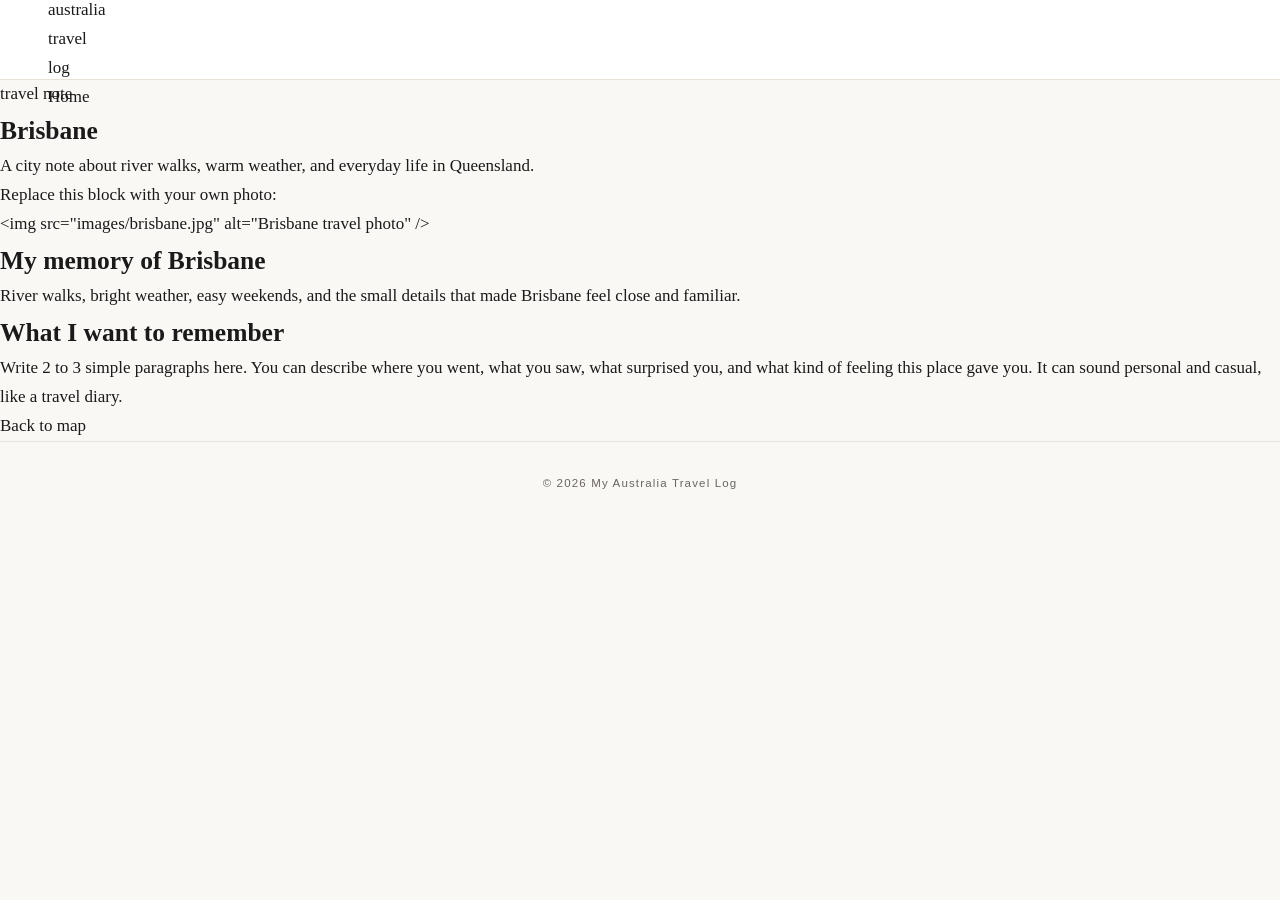
==== brisbane.html @ 0060c1fa "update website" ====
<!DOCTYPE html>
<html lang="en">
<head>
  <meta charset="UTF-8" />
  <meta name="viewport" content="width=device-width, initial-scale=1.0" />
  <title>Brisbane | My Australia Travel Log</title>
  <link rel="stylesheet" href="style.css" />
</head>
<body>
  <header class="site-header">
    <nav class="navbar" aria-label="Main navigation">
      <a class="logo" href="index.html" aria-label="Back to home page">
        my<br />
        australia<br />
        travel<br />
        log
      </a>

      <div class="nav-right">
        <a href="index.html">Home</a>
        <div class="dropdown">
          <button class="dropdown-button" type="button">Places</button>
          <ul class="dropdown-menu" aria-label="Places menu">
            <li><a href="sydney.html">Sydney</a></li>
            <li><a href="melbourne.html">Melbourne</a></li>
            <li><a href="brisbane.html">Brisbane</a></li>
            <li><a href="whitsunday.html">Whitsunday</a></li>
          </ul>
        </div>
      </div>
    </nav>
  </header>

  <main>
    <section class="blog-hero">
      <p class="eyebrow">travel note</p>
      <h1>Brisbane</h1>
      <p>A city note about river walks, warm weather, and everyday life in Queensland.</p>
    </section>

    <section class="blog-layout">
      <div class="photo-placeholder">
        Replace this block with your own photo:<br />
        &lt;img src="images/brisbane.jpg" alt="Brisbane travel photo" /&gt;
      </div>

      <article class="blog-post">
        <h2>My memory of Brisbane</h2>
        <p>River walks, bright weather, easy weekends, and the small details that made Brisbane feel close and familiar.</p>

        <h2>What I want to remember</h2>
        <p>
          Write 2 to 3 simple paragraphs here. You can describe where you went,
          what you saw, what surprised you, and what kind of feeling this place
          gave you. It can sound personal and casual, like a travel diary.
        </p>

        <p><a class="blog-link" href="index.html">Back to map</a></p>
      </article>
    </section>
  </main>

  <footer>
    <p>© 2026 My Australia Travel Log</p>
  </footer>

  <script src="script.js"></script>
</body>
</html>
---- style.css ----
/* =============================================
   MY AUSTRALIA TRAVEL LOG — style.css
   Mobile-first approach (Week 6-7 & Week 8)
   Colour palette: white / off-white / near-black
   ============================================= */

/* --- CSS Variables (Week 9) --- */
:root {
  --color-bg: #faf8f5;
  --color-white: #ffffff;
  --color-dark: #1a1a1a;
  --color-mid: #6b6560;
  --color-border: #e8e2da;
  --color-accent: #c8b89a;
  --font-main: Georgia, 'Times New Roman', serif;
  --font-ui: 'Helvetica Neue', Arial, sans-serif;
  --nav-height: 80px;
  --transition: 0.3s ease;
}

/* --- Reset --- */
*, *::before, *::after {
  box-sizing: border-box;
  margin: 0;
  padding: 0;
}

/* --- Base --- */
body {
  background-color: var(--color-bg);
  color: var(--color-dark);
  font-family: var(--font-main);
  font-size: 16px;
  line-height: 1.7;
  /* Push content below fixed header (Week 9) */
  padding-top: var(--nav-height);
}

img {
  max-width: 100%;
  display: block;
}

a {
  color: inherit;
  text-decoration: none;
}

/* =============================================
   HEADER & PRIMARY NAVIGATION
   Fixed top bar — Week 9 Exercise 3
   ============================================= */
header {
  position: fixed;
  top: 0;
  left: 0;
  width: 100%;
  height: var(--nav-height);
  background-color: var(--color-white);
  border-bottom: 1px solid var(--color-border);
  display: flex;
  flex-direction: column;
  align-items: center;
  justify-content: center;
  z-index: 100;
  padding: 0 2rem;
}

/* Logo */
.site-logo a {
  font-family: var(--font-ui);
  font-size: 0.75rem;
  font-weight: 600;
  letter-spacing: 0.2em;
  text-transform: uppercase;
  color: var(--color-dark);
  transition: color var(--transition);
}

.site-logo a:hover {
  color: var(--color-mid);
}

/* Nav links — horizontal row (Flexbox, Week 8) */
nav {
  margin-top: 0.3rem;
}

.nav-links {
  list-style: none;
  display: flex;
  gap: 2rem;
  align-items: center;
}

.nav-links li a {
  font-family: var(--font-ui);
  font-size: 0.7rem;
  letter-spacing: 0.15em;
  text-transform: uppercase;
  color: var(--color-mid);
  transition: color var(--transition);
}

.nav-links li a:hover,
.nav-links li a.current {
  color: var(--color-dark);
}

/* --- Dropdown (Supplementary Navigation) --- */
/* Week 9 positioning concepts */
.has-dropdown {
  position: relative;
}

.dropdown {
  display: none;
  position: absolute;
  top: calc(100% + 1rem);
  left: 50%;
  transform: translateX(-50%);
  background-color: var(--color-white);
  border: 1px solid var(--color-border);
  list-style: none;
  min-width: 160px;
  padding: 0.8rem 0;
  z-index: 200;
}

.has-dropdown:hover .dropdown {
  display: block;
}

.dropdown li a {
  display: block;
  padding: 0.5rem 1.2rem;
  font-family: var(--font-ui);
  font-size: 0.7rem;
  letter-spacing: 0.12em;
  text-transform: uppercase;
  color: var(--color-mid);
  transition: color var(--transition), background-color var(--transition);
}

.dropdown li a:hover {
  color: var(--color-dark);
  background-color: var(--color-bg);
}

/* =============================================
   HERO — SVG MAP SECTION
   ============================================= */
#hero {
  text-align: center;
  padding: 3rem 1rem 2rem;
  background-color: var(--color-bg);
}

.hero-text h1 {
  font-family: var(--font-ui);
  font-size: 0.7rem;
  font-weight: 400;
  letter-spacing: 0.3em;
  text-transform: uppercase;
  color: var(--color-mid);
  margin-bottom: 0.4rem;
}

.hero-text p {
  font-size: 0.85rem;
  color: var(--color-mid);
  font-family: var(--font-ui);
}

.map-container {
  max-width: 700px;
  margin: 1.5rem auto 0;
}

.map-container svg {
  width: 100%;
  height: auto;
}

/* SVG state hover — CSS transition (Week 9) */
.state {
  fill: #ddd8cf;
  transition: fill var(--transition);
  cursor: pointer;
}

.state:hover {
  fill: var(--color-accent);
}

/* =============================================
   PLACES GRID
   ============================================= */
#places {
  max-width: 1100px;
  margin: 0 auto;
  padding: 4rem 1.5rem;
}

#places h2 {
  font-family: var(--font-ui);
  font-size: 0.7rem;
  font-weight: 600;
  letter-spacing: 0.25em;
  text-transform: uppercase;
  color: var(--color-mid);
  margin-bottom: 2rem;
  text-align: center;
}

/* Single column on mobile */
.places-grid {
  display: flex;
  flex-direction: column;
  gap: 1.5rem;
}

.place-card {
  display: block;
  overflow: hidden;
  background-color: var(--color-white);
  border: 1px solid var(--color-border);
}

.place-card img {
  width: 100%;
  height: 260px;
  object-fit: cover;
  transition: transform 0.5s ease;
}

.place-card:hover img {
  transform: scale(1.03);
}

.place-card-info {
  padding: 1.2rem 1.4rem;
}

.place-card-info h3 {
  font-family: var(--font-ui);
  font-size: 0.85rem;
  font-weight: 600;
  letter-spacing: 0.1em;
  text-transform: uppercase;
  color: var(--color-dark);
  margin-bottom: 0.2rem;
}

.place-card-info p {
  font-family: var(--font-ui);
  font-size: 0.75rem;
  color: var(--color-mid);
  letter-spacing: 0.08em;
}

/* =============================================
   FOOTER
   ============================================= */
footer {
  border-top: 1px solid var(--color-border);
  padding: 2rem 1.5rem;
  text-align: center;
  font-family: var(--font-ui);
  font-size: 0.72rem;
  letter-spacing: 0.1em;
  color: var(--color-mid);
}

/* =============================================
   RESPONSIVE — DESKTOP OVERRIDES
   Media query @ 900px (Week 8 Exercise 3)
   ============================================= */
@media only screen and (min-width: 900px) {

  body {
    font-size: 17px;
  }

  /* Nav layout adjusts for wider screens */
  header {
    flex-direction: row;
    justify-content: space-between;
    padding: 0 3rem;
  }

  .site-logo a {
    font-size: 0.8rem;
  }

  nav {
    margin-top: 0;
  }

  /* Places — 2 columns on tablet, 4 on desktop */
  .places-grid {
    flex-direction: row;
    flex-wrap: wrap;
  }

  .place-card {
    flex: 1 1 calc(50% - 0.75rem);
  }

}

@media only screen and (min-width: 1200px) {

  .place-card {
    flex: 1 1 calc(25% - 1.2rem);
  }

}
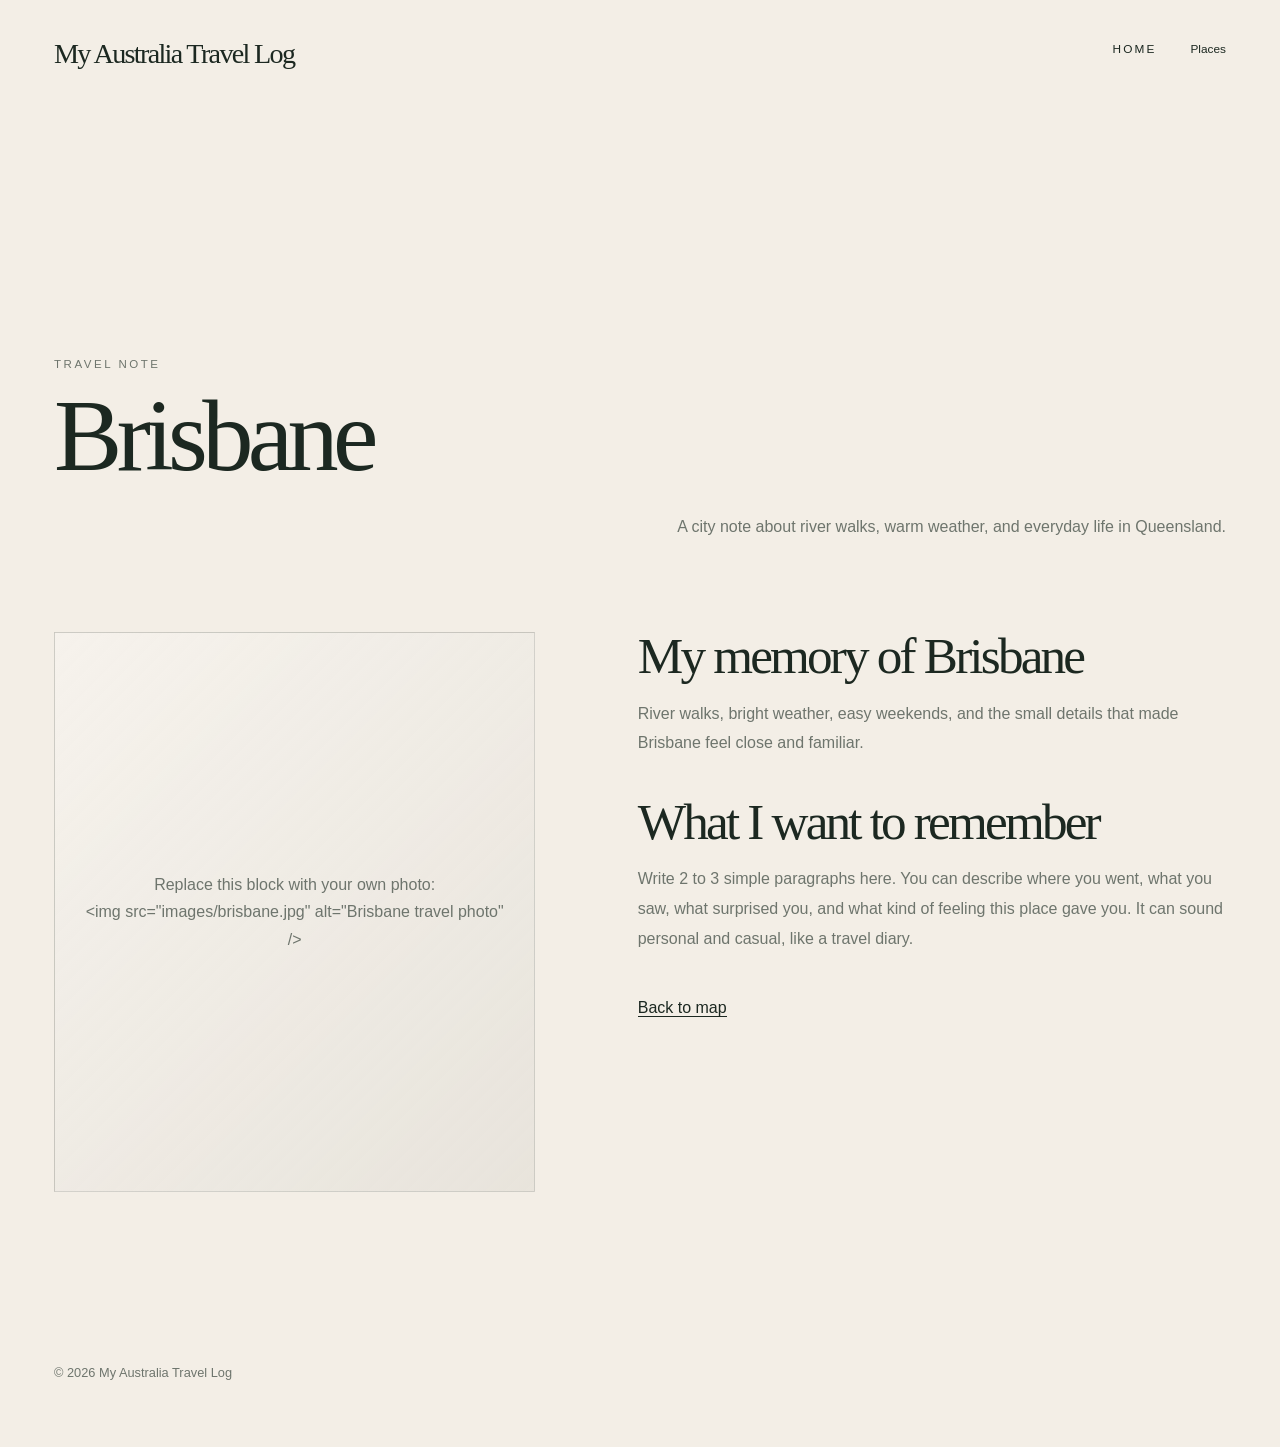
==== commit b254ab7b: "update website" ====
--- a/brisbane.html
+++ b/brisbane.html
@@ -7,13 +7,10 @@
   <link rel="stylesheet" href="style.css" />
 </head>
 <body>
-  <header class="site-header">
+ <header class="site-header">
     <nav class="navbar" aria-label="Main navigation">
       <a class="logo" href="index.html" aria-label="Back to home page">
-        my<br />
-        australia<br />
-        travel<br />
-        log
+        My Australia Travel Log
       </a>
 
       <div class="nav-right">
--- a/style.css
+++ b/style.css
@@ -1,318 +1,699 @@
-/* =============================================
-   MY AUSTRALIA TRAVEL LOG — style.css
-   Mobile-first approach (Week 6-7 & Week 8)
-   Colour palette: white / off-white / near-black
-   ============================================= */
-
-/* --- CSS Variables (Week 9) --- */
+/* =========================
+   0. Global setup
+   ========================= */
+
+/* Makes element width easier to control */
+* {
+  box-sizing: border-box;
+}
+
+/* Global color variables */
 :root {
-  --color-bg: #faf8f5;
-  --color-white: #ffffff;
-  --color-dark: #1a1a1a;
-  --color-mid: #6b6560;
-  --color-border: #e8e2da;
-  --color-accent: #c8b89a;
-  --font-main: Georgia, 'Times New Roman', serif;
-  --font-ui: 'Helvetica Neue', Arial, sans-serif;
-  --nav-height: 80px;
-  --transition: 0.3s ease;
-}
-
-/* --- Reset --- */
-*, *::before, *::after {
-  box-sizing: border-box;
+  --bg: #f3eee6;
+  --ink: #1c2821;
+  --muted: #6e756d;
+  --line: rgba(28, 40, 33, 0.16);
+  --paper: rgba(243, 238, 230, 0.94);
+
+  --map-sea: #d8e2df;
+  --map-land: #718f69;
+  --map-land-hover: #465f43;
+  --spot: #1c2821;
+}
+
+/* Smooth scrolling for anchor links */
+html {
+  scroll-behavior: smooth;
+}
+
+/* Main page style */
+body {
   margin: 0;
-  padding: 0;
-}
-
-/* --- Base --- */
-body {
-  background-color: var(--color-bg);
-  color: var(--color-dark);
-  font-family: var(--font-main);
-  font-size: 16px;
-  line-height: 1.7;
-  /* Push content below fixed header (Week 9) */
-  padding-top: var(--nav-height);
-}
-
-img {
-  max-width: 100%;
-  display: block;
-}
-
-a {
-  color: inherit;
-  text-decoration: none;
-}
-
-/* =============================================
-   HEADER & PRIMARY NAVIGATION
-   Fixed top bar — Week 9 Exercise 3
-   ============================================= */
-header {
+  font-family: Georgia, "Times New Roman", serif;
+  color: var(--ink);
+  background: var(--bg);
+}
+
+/* Text selection color */
+body::selection {
+  background: #d8c7aa;
+}
+
+
+/* =========================
+   1. Header and navigation
+   ========================= */
+
+/* Fixed top navigation */
+.site-header {
   position: fixed;
   top: 0;
   left: 0;
   width: 100%;
-  height: var(--nav-height);
-  background-color: var(--color-white);
-  border-bottom: 1px solid var(--color-border);
+  z-index: 1000;
+  background: transparent;
+  transition: background-color 0.35s ease, box-shadow 0.35s ease;
+}
+
+/* This class is added by JavaScript after scrolling */
+.site-header.scrolled {
+  background: var(--paper);
+  backdrop-filter: blur(12px);
+  box-shadow: 0 6px 28px rgba(28, 40, 33, 0.08);
+}
+
+/* Navigation layout */
+.navbar {
+  width: 100%;
+  display: flex;
+  justify-content: space-between;
+  align-items: flex-start;
+  padding: 42px 54px;
+  transition: padding 0.35s ease;
+}
+
+/* Smaller navbar after scrolling */
+.site-header.scrolled .navbar {
+  padding-top: 20px;
+  padding-bottom: 20px;
+}
+
+/* Website logo on the left */
+.logo {
+  color: var(--ink);
+  text-decoration: none;
+  font-size: clamp(1.35rem, 2.2vw, 2rem);
+  line-height: 0.86;
+  letter-spacing: -0.06em;
+  font-weight: 500;
+}
+
+/* Right side navigation links */
+.nav-right {
+  display: flex;
+  align-items: center;
+  gap: 34px;
+  font-family: Arial, Helvetica, sans-serif;
+  font-size: 0.74rem;
+  letter-spacing: 0.18em;
+  text-transform: uppercase;
+}
+
+/* Shared style for nav links and dropdown button */
+.nav-right a,
+.dropdown-button {
+  color: var(--ink);
+  text-decoration: none;
+  background: transparent;
+  border: 0;
+  padding: 0;
+  font: inherit;
+  cursor: pointer;
+}
+
+/* Hover effect for nav items */
+.nav-right a:hover,
+.dropdown-button:hover {
+  opacity: 0.55;
+}
+
+/* Dropdown container */
+.dropdown {
+  position: relative;
+}
+
+/* Dropdown menu hidden by default */
+.dropdown-menu {
+  position: absolute;
+  top: 30px;
+  right: 0;
+  min-width: 170px;
+  margin: 0;
+  padding: 16px 0;
+  list-style: none;
+  background: var(--paper);
+  border: 1px solid var(--line);
+  box-shadow: 0 18px 38px rgba(28, 40, 33, 0.10);
+  display: none;
+}
+
+/* Show dropdown when active */
+.dropdown.open .dropdown-menu,
+.dropdown:hover .dropdown-menu,
+.dropdown:focus-within .dropdown-menu {
+  display: block;
+}
+
+/* Dropdown links */
+.dropdown-menu a {
+  display: block;
+  padding: 10px 18px;
+  white-space: nowrap;
+}
+
+
+/* =========================
+   2. Homepage hero section
+   ========================= */
+
+/* First section on homepage */
+.home-hero {
+  min-height: 78vh;
+  padding: 178px 54px 90px;
   display: flex;
   flex-direction: column;
+  justify-content: center;
+}
+
+/* Small uppercase label */
+.eyebrow {
+  margin: 0 0 22px;
+  font-family: Arial, Helvetica, sans-serif;
+  font-size: 0.72rem;
+  line-height: 1;
+  letter-spacing: 0.22em;
+  text-transform: uppercase;
+  color: var(--muted);
+}
+
+/* Homepage main title */
+.home-hero h1 {
+  max-width: 900px;
+  margin: 0;
+  font-size: clamp(2.1rem, 4.5vw, 4.8rem);
+  line-height: 0.88;
+  letter-spacing: -0.075em;
+  font-weight: 400;
+}
+
+/* Short intro text under the homepage title */
+.hero-text {
+  max-width: 550px;
+  margin: 34px 0 0 auto;
+  font-family: Arial, Helvetica, sans-serif;
+  color: var(--muted);
+  font-size: 1rem;
+  line-height: 1.8;
+}
+
+
+/* =========================
+   3. Map section
+   ========================= */
+
+/* Whole map area */
+.map-section {
+  padding: 34px 54px 110px;
+}
+
+/* Heading area above the map */
+.section-heading {
+  max-width: none;
+  width: 100%;
+  margin-bottom: 38px;
+}
+
+/* Shared heading style */
+.section-heading h2,
+.place-list h2,
+.blog-hero h1 {
+  margin: 0;
+  font-weight: 400;
+  letter-spacing: -0.055em;
+}
+
+/* Map section title */
+.section-heading h2 {
+  font-size: clamp(2rem, 3.8vw, 4rem);
+  line-height: 1;
+  white-space: nowrap;
+}
+
+/* Description text under map heading */
+.section-heading p:not(.eyebrow) {
+  max-width: 500px;
+  font-family: Arial, Helvetica, sans-serif;
+  color: var(--muted);
+  line-height: 1.8;
+}
+
+/* Map outer box */
+.map-wrapper {
+  position: relative;
+  width: min(100%, 980px);
+  margin: 0 auto;
+  overflow: hidden;
+  background: var(--map-sea);
+  border: 1px solid var(--line);
+}
+
+/* SVG map */
+.australia-map {
+  display: block;
+  width: 100%;
+  height: auto;
+}
+
+/* State paths on the map */
+.australia-map path {
+  fill: var(--map-land);
+  transition: fill 0.25s ease;
+  cursor: default;
+}
+
+/* Hover color for map states */
+.australia-map path:hover,
+.australia-map .active-state {
+  fill: var(--map-land-hover);
+}
+
+/* City spot on the map */
+.map-marker {
+  position: absolute;
+  width: 14px;
+  height: 14px;
+  transform: translate(-50%, -50%);
+  border-radius: 50%;
+  background: var(--spot);
+  border: 2px solid var(--bg);
+  text-decoration: none;
+  box-shadow: 0 0 0 7px rgba(28, 40, 33, 0.08);
+}
+
+/* Bigger clickable area around each spot */
+.map-marker::after {
+  content: "";
+  position: absolute;
+  inset: -10px;
+  border-radius: 50%;
+}
+
+/* City name beside each spot */
+.map-marker span {
+  position: absolute;
+  left: 22px;
+  top: 50%;
+  transform: translateY(-50%);
+  color: var(--ink);
+  font-family: Arial, Helvetica, sans-serif;
+  font-size: 0.68rem;
+  letter-spacing: 0.14em;
+  text-transform: uppercase;
+  white-space: nowrap;
+  opacity: 0.8;
+}
+
+/* Spot hover effect */
+.map-marker:hover {
+  transform: translate(-50%, -50%) scale(1.25);
+}
+
+/* City spot positions */
+.marker-sydney {
+  left: 80.5%;
+  top: 64%;
+}
+
+.marker-melbourne {
+  left: 73%;
+  top: 75%;
+}
+
+.marker-brisbane {
+  left: 81%;
+  top: 48%;
+}
+
+.marker-whitsunday {
+  left: 76%;
+  top: 36%;
+}
+
+
+/* =========================
+   4. Homepage place list
+   ========================= */
+
+/* Bottom list of city links */
+.place-list {
+  padding: 0 54px 130px;
+}
+
+.place-list h2 {
+  font-size: clamp(2.5rem, 6vw, 6.5rem);
+  line-height: 0.9;
+  margin-bottom: 38px;
+}
+
+.place-list a {
+  display: block;
+  width: fit-content;
+  color: var(--ink);
+  text-decoration: none;
+  font-size: clamp(2.1rem, 5vw, 5.4rem);
+  line-height: 0.95;
+  letter-spacing: -0.06em;
+  margin-bottom: 12px;
+}
+
+.place-list a:hover {
+  font-style: italic;
+}
+
+
+/* =========================
+   5. Place page hero
+   ========================= */
+
+/* Top hero section for city pages */
+.blog-hero {
+  min-height: 68vh;
+  padding: 178px 54px 70px;
+  display: flex;
+  flex-direction: column;
+  justify-content: flex-end;
+}
+
+/* City page title */
+.blog-hero h1 {
+  font-size: clamp(3rem, 8vw, 8rem);
+  line-height: 0.85;
+}
+
+/* City intro text */
+.blog-hero p:not(.eyebrow) {
+  max-width: 560px;
+  margin: 34px 0 0 auto;
+  font-family: Arial, Helvetica, sans-serif;
+  color: var(--muted);
+  line-height: 1.8;
+}
+
+
+/* =========================
+   6. Travel sections
+   Activities, Food, Views
+   ========================= */
+
+/* Each travel section uses a left photo slider and right text */
+.travel-section {
+  padding: 90px 54px;
+  display: grid;
+  grid-template-columns: minmax(280px, 0.95fr) minmax(320px, 1.05fr);
+  gap: clamp(40px, 7vw, 100px);
+  align-items: center;
+  border-top: 1px solid var(--line);
+}
+
+/* Alternate layout for visual rhythm */
+.travel-section:nth-of-type(even) {
+  grid-template-columns: minmax(320px, 1.05fr) minmax(280px, 0.95fr);
+}
+
+/* In even sections, text comes first and slider comes second */
+.travel-section:nth-of-type(even) .photo-slider {
+  order: 2;
+}
+
+.travel-section:nth-of-type(even) .travel-text {
+  order: 1;
+}
+
+/* Text block on the right side */
+.travel-text {
+  max-width: 620px;
+}
+
+/* Section title, for example Activities or Food title */
+.travel-text h2 {
+  margin: 0 0 24px;
+  font-size: clamp(2rem, 4vw, 4.5rem);
+  line-height: 0.95;
+  letter-spacing: -0.055em;
+  font-weight: 400;
+}
+
+/* Paragraph text in travel section */
+.travel-text p:not(.eyebrow) {
+  margin: 0;
+  font-family: Arial, Helvetica, sans-serif;
+  color: var(--muted);
+  font-size: 1rem;
+  line-height: 1.85;
+}
+
+/* Optional small link inside travel text */
+.travel-text a {
+  color: var(--ink);
+  text-decoration: none;
+  border-bottom: 1px solid currentColor;
+}
+
+
+/* =========================
+   7. Photo slider
+   ========================= */
+
+/* Slider frame */
+.photo-slider {
+  position: relative;
+  overflow: hidden;
+  border: 1px solid var(--line);
+  background: rgba(255, 255, 255, 0.16);
+  aspect-ratio: 4 / 5;
+}
+
+/* Image row controlled by JavaScript */
+.slider-track {
+  display: flex;
+  height: 100%;
+  transition: transform 0.45s ease;
+}
+
+/* Each image fills one full slide */
+.slider-track img {
+  min-width: 100%;
+  height: 100%;
+  object-fit: cover;
+  display: block;
+}
+
+/* Previous and next buttons */
+.slider-btn {
+  position: absolute;
+  top: 50%;
+  transform: translateY(-50%);
+  z-index: 5;
+  width: 42px;
+  height: 42px;
+  border: 1px solid var(--line);
+  border-radius: 50%;
+  background: rgba(243, 238, 230, 0.82);
+  color: var(--ink);
+  font-size: 1.8rem;
+  line-height: 1;
+  cursor: pointer;
+  display: flex;
   align-items: center;
   justify-content: center;
-  z-index: 100;
-  padding: 0 2rem;
-}
-
-/* Logo */
-.site-logo a {
-  font-family: var(--font-ui);
-  font-size: 0.75rem;
-  font-weight: 600;
-  letter-spacing: 0.2em;
-  text-transform: uppercase;
-  color: var(--color-dark);
-  transition: color var(--transition);
-}
-
-.site-logo a:hover {
-  color: var(--color-mid);
-}
-
-/* Nav links — horizontal row (Flexbox, Week 8) */
-nav {
-  margin-top: 0.3rem;
-}
-
-.nav-links {
-  list-style: none;
-  display: flex;
-  gap: 2rem;
-  align-items: center;
-}
-
-.nav-links li a {
-  font-family: var(--font-ui);
-  font-size: 0.7rem;
-  letter-spacing: 0.15em;
-  text-transform: uppercase;
-  color: var(--color-mid);
-  transition: color var(--transition);
-}
-
-.nav-links li a:hover,
-.nav-links li a.current {
-  color: var(--color-dark);
-}
-
-/* --- Dropdown (Supplementary Navigation) --- */
-/* Week 9 positioning concepts */
-.has-dropdown {
-  position: relative;
-}
-
-.dropdown {
-  display: none;
+}
+
+/* Left button */
+.slider-btn.prev {
+  left: 16px;
+}
+
+/* Right button */
+.slider-btn.next {
+  right: 16px;
+}
+
+/* Button hover effect */
+.slider-btn:hover {
+  background: var(--bg);
+}
+
+/* Small counter, for example 1 / 3 */
+.slider-counter {
   position: absolute;
-  top: calc(100% + 1rem);
-  left: 50%;
-  transform: translateX(-50%);
-  background-color: var(--color-white);
-  border: 1px solid var(--color-border);
-  list-style: none;
-  min-width: 160px;
-  padding: 0.8rem 0;
-  z-index: 200;
-}
-
-.has-dropdown:hover .dropdown {
-  display: block;
-}
-
-.dropdown li a {
-  display: block;
-  padding: 0.5rem 1.2rem;
-  font-family: var(--font-ui);
+  left: 16px;
+  bottom: 14px;
+  z-index: 5;
+  padding: 6px 10px;
+  font-family: Arial, Helvetica, sans-serif;
   font-size: 0.7rem;
   letter-spacing: 0.12em;
+  color: var(--ink);
+  background: rgba(243, 238, 230, 0.82);
+  border: 1px solid var(--line);
+}
+
+/* Optional note shown when user hovers the slider */
+.slider-hint {
+  position: absolute;
+  right: 16px;
+  bottom: 14px;
+  z-index: 5;
+  padding: 6px 10px;
+  font-family: Arial, Helvetica, sans-serif;
+  font-size: 0.65rem;
+  letter-spacing: 0.12em;
   text-transform: uppercase;
-  color: var(--color-mid);
-  transition: color var(--transition), background-color var(--transition);
-}
-
-.dropdown li a:hover {
-  color: var(--color-dark);
-  background-color: var(--color-bg);
-}
-
-/* =============================================
-   HERO — SVG MAP SECTION
-   ============================================= */
-#hero {
+  color: var(--ink);
+  background: rgba(243, 238, 230, 0.82);
+  border: 1px solid var(--line);
+  opacity: 0;
+  transition: opacity 0.25s ease;
+}
+
+.photo-slider:hover .slider-hint {
+  opacity: 1;
+}
+
+
+/* =========================
+   8. Old blog layout fallback
+   You can keep this if some pages still use the old structure
+   ========================= */
+
+.blog-layout {
+  padding: 20px 54px 120px;
+  display: grid;
+  grid-template-columns: minmax(260px, 0.9fr) minmax(320px, 1.1fr);
+  gap: clamp(40px, 8vw, 120px);
+  align-items: start;
+}
+
+.photo-placeholder {
+  min-height: 560px;
+  border: 1px solid var(--line);
+  background: linear-gradient(135deg, rgba(255,255,255,0.26), rgba(28,40,33,0.05));
+  display: flex;
+  align-items: center;
+  justify-content: center;
+  padding: 30px;
   text-align: center;
-  padding: 3rem 1rem 2rem;
-  background-color: var(--color-bg);
-}
-
-.hero-text h1 {
-  font-family: var(--font-ui);
-  font-size: 0.7rem;
+  font-family: Arial, Helvetica, sans-serif;
+  color: var(--muted);
+  line-height: 1.7;
+}
+
+.photo-placeholder img {
+  display: block;
+  width: 100%;
+  height: 100%;
+  object-fit: cover;
+}
+
+.blog-post {
+  max-width: 620px;
+}
+
+.blog-post h2 {
+  margin: 0 0 18px;
   font-weight: 400;
-  letter-spacing: 0.3em;
-  text-transform: uppercase;
-  color: var(--color-mid);
-  margin-bottom: 0.4rem;
-}
-
-.hero-text p {
-  font-size: 0.85rem;
-  color: var(--color-mid);
-  font-family: var(--font-ui);
-}
-
-.map-container {
-  max-width: 700px;
-  margin: 1.5rem auto 0;
-}
-
-.map-container svg {
-  width: 100%;
-  height: auto;
-}
-
-/* SVG state hover — CSS transition (Week 9) */
-.state {
-  fill: #ddd8cf;
-  transition: fill var(--transition);
-  cursor: pointer;
-}
-
-.state:hover {
-  fill: var(--color-accent);
-}
-
-/* =============================================
-   PLACES GRID
-   ============================================= */
-#places {
-  max-width: 1100px;
-  margin: 0 auto;
-  padding: 4rem 1.5rem;
-}
-
-#places h2 {
-  font-family: var(--font-ui);
-  font-size: 0.7rem;
-  font-weight: 600;
-  letter-spacing: 0.25em;
-  text-transform: uppercase;
-  color: var(--color-mid);
-  margin-bottom: 2rem;
-  text-align: center;
-}
-
-/* Single column on mobile */
-.places-grid {
-  display: flex;
-  flex-direction: column;
-  gap: 1.5rem;
-}
-
-.place-card {
-  display: block;
-  overflow: hidden;
-  background-color: var(--color-white);
-  border: 1px solid var(--color-border);
-}
-
-.place-card img {
-  width: 100%;
-  height: 260px;
-  object-fit: cover;
-  transition: transform 0.5s ease;
-}
-
-.place-card:hover img {
-  transform: scale(1.03);
-}
-
-.place-card-info {
-  padding: 1.2rem 1.4rem;
-}
-
-.place-card-info h3 {
-  font-family: var(--font-ui);
-  font-size: 0.85rem;
-  font-weight: 600;
-  letter-spacing: 0.1em;
-  text-transform: uppercase;
-  color: var(--color-dark);
-  margin-bottom: 0.2rem;
-}
-
-.place-card-info p {
-  font-family: var(--font-ui);
-  font-size: 0.75rem;
-  color: var(--color-mid);
-  letter-spacing: 0.08em;
-}
-
-/* =============================================
-   FOOTER
-   ============================================= */
+  font-size: clamp(2rem, 4vw, 4rem);
+  line-height: 0.95;
+  letter-spacing: -0.055em;
+}
+
+.blog-post p {
+  margin: 0 0 40px;
+  font-family: Arial, Helvetica, sans-serif;
+  color: var(--muted);
+  line-height: 1.85;
+}
+
+.blog-link {
+  color: var(--ink);
+  text-decoration: none;
+  border-bottom: 1px solid currentColor;
+}
+
+
+/* =========================
+   9. Footer
+   ========================= */
+
 footer {
-  border-top: 1px solid var(--color-border);
-  padding: 2rem 1.5rem;
-  text-align: center;
-  font-family: var(--font-ui);
-  font-size: 0.72rem;
-  letter-spacing: 0.1em;
-  color: var(--color-mid);
-}
-
-/* =============================================
-   RESPONSIVE — DESKTOP OVERRIDES
-   Media query @ 900px (Week 8 Exercise 3)
-   ============================================= */
-@media only screen and (min-width: 900px) {
-
-  body {
-    font-size: 17px;
-  }
-
-  /* Nav layout adjusts for wider screens */
-  header {
-    flex-direction: row;
-    justify-content: space-between;
-    padding: 0 3rem;
-  }
-
-  .site-logo a {
-    font-size: 0.8rem;
-  }
-
-  nav {
-    margin-top: 0;
-  }
-
-  /* Places — 2 columns on tablet, 4 on desktop */
-  .places-grid {
-    flex-direction: row;
-    flex-wrap: wrap;
-  }
-
-  .place-card {
-    flex: 1 1 calc(50% - 0.75rem);
-  }
-
-}
-
-@media only screen and (min-width: 1200px) {
-
-  .place-card {
-    flex: 1 1 calc(25% - 1.2rem);
-  }
-
-}
+  padding: 40px 54px 54px;
+  font-family: Arial, Helvetica, sans-serif;
+  color: var(--muted);
+  font-size: 0.8rem;
+}
+
+
+/* =========================
+   10. Responsive design
+   ========================= */
+
+@media (max-width: 760px) {
+  .navbar {
+    padding: 28px 24px;
+  }
+
+  .nav-right {
+    gap: 18px;
+    font-size: 0.66rem;
+  }
+
+  .home-hero,
+  .blog-hero {
+    padding-left: 24px;
+    padding-right: 24px;
+  }
+
+  .hero-text,
+  .blog-hero p:not(.eyebrow) {
+    margin-left: 0;
+  }
+
+  .map-section,
+  .place-list,
+  .blog-layout,
+  footer {
+    padding-left: 24px;
+    padding-right: 24px;
+  }
+
+  .section-heading h2 {
+    white-space: normal;
+  }
+
+  .map-marker span {
+    display: none;
+  }
+
+  .blog-layout {
+    grid-template-columns: 1fr;
+  }
+
+  .photo-placeholder {
+    min-height: 360px;
+  }
+
+  .travel-section,
+  .travel-section:nth-of-type(even) {
+    grid-template-columns: 1fr;
+    padding: 64px 24px;
+  }
+
+  .travel-section:nth-of-type(even) .photo-slider,
+  .travel-section:nth-of-type(even) .travel-text {
+    order: initial;
+  }
+
+  .photo-slider {
+    aspect-ratio: 4 / 4.8;
+  }
+
+  .slider-btn {
+    width: 36px;
+    height: 36px;
+    font-size: 1.5rem;
+  }
+
+  .slider-hint {
+    display: none;
+  }
+}
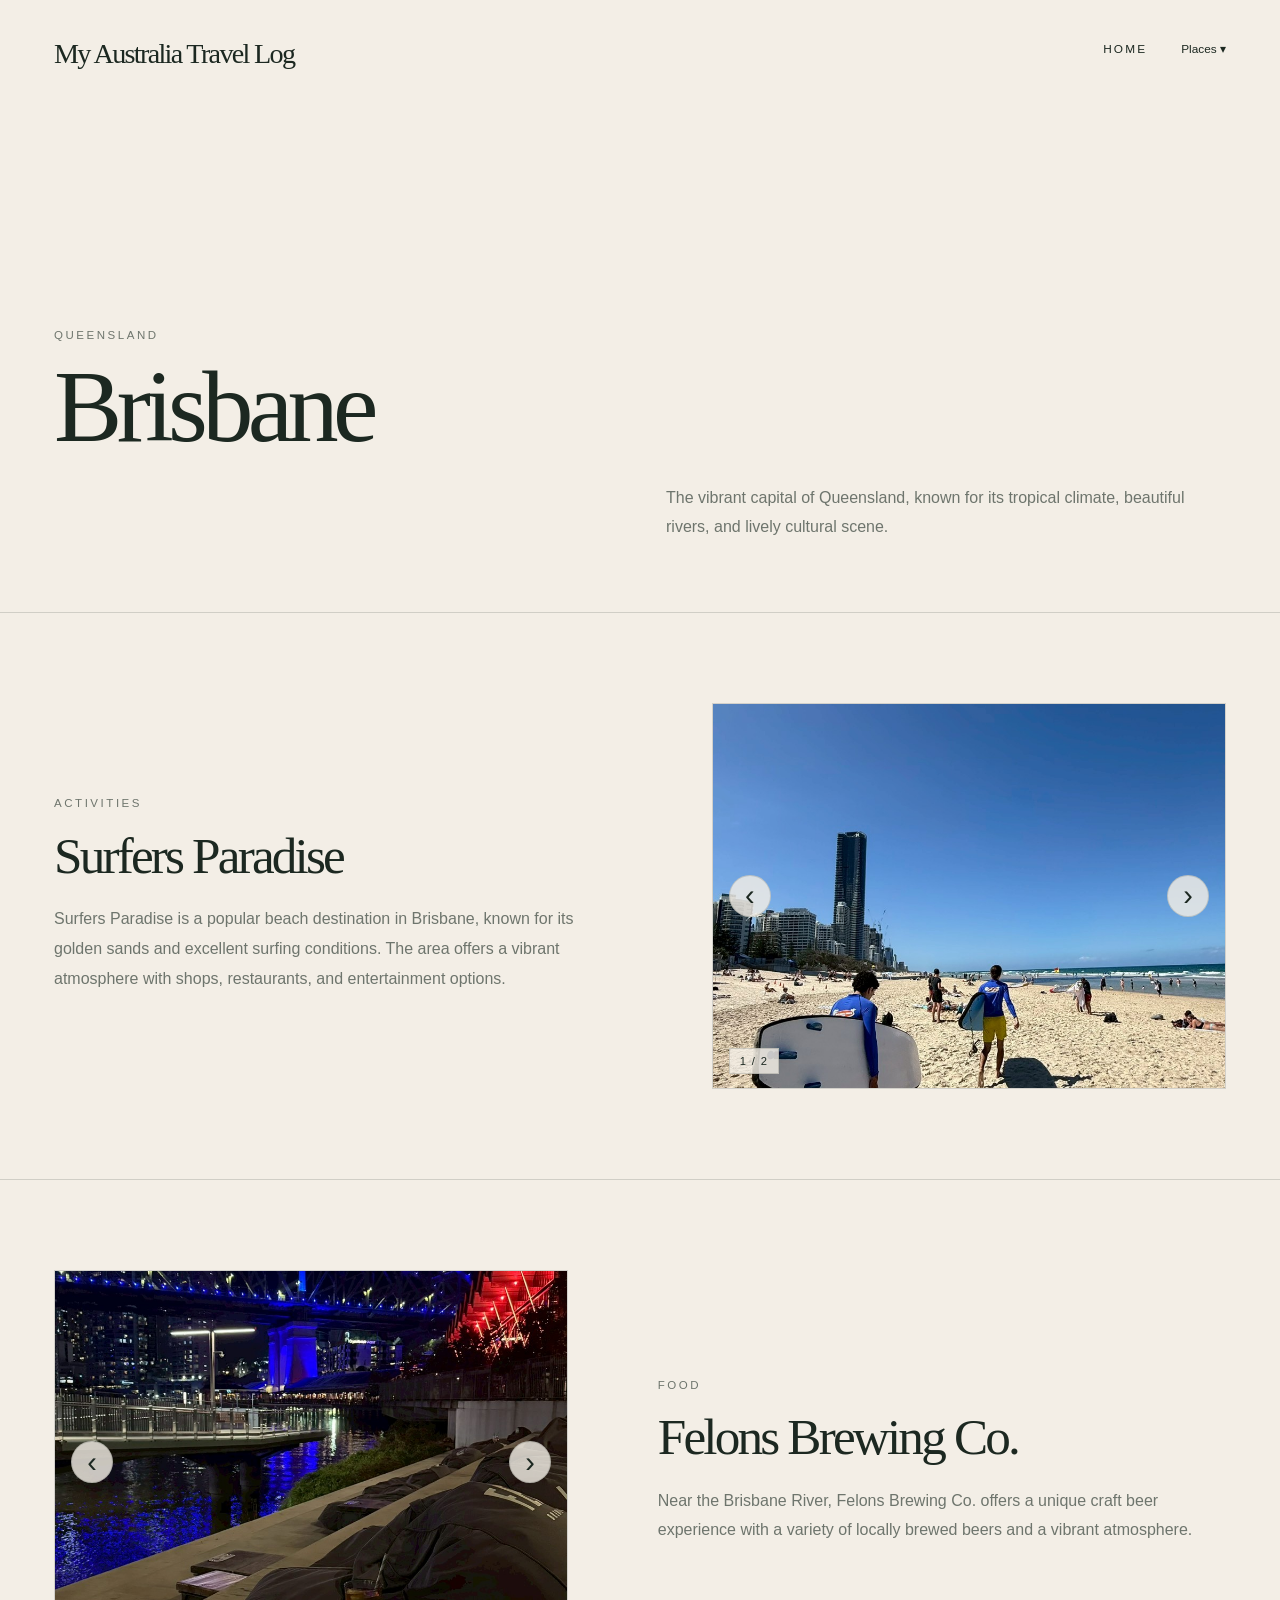
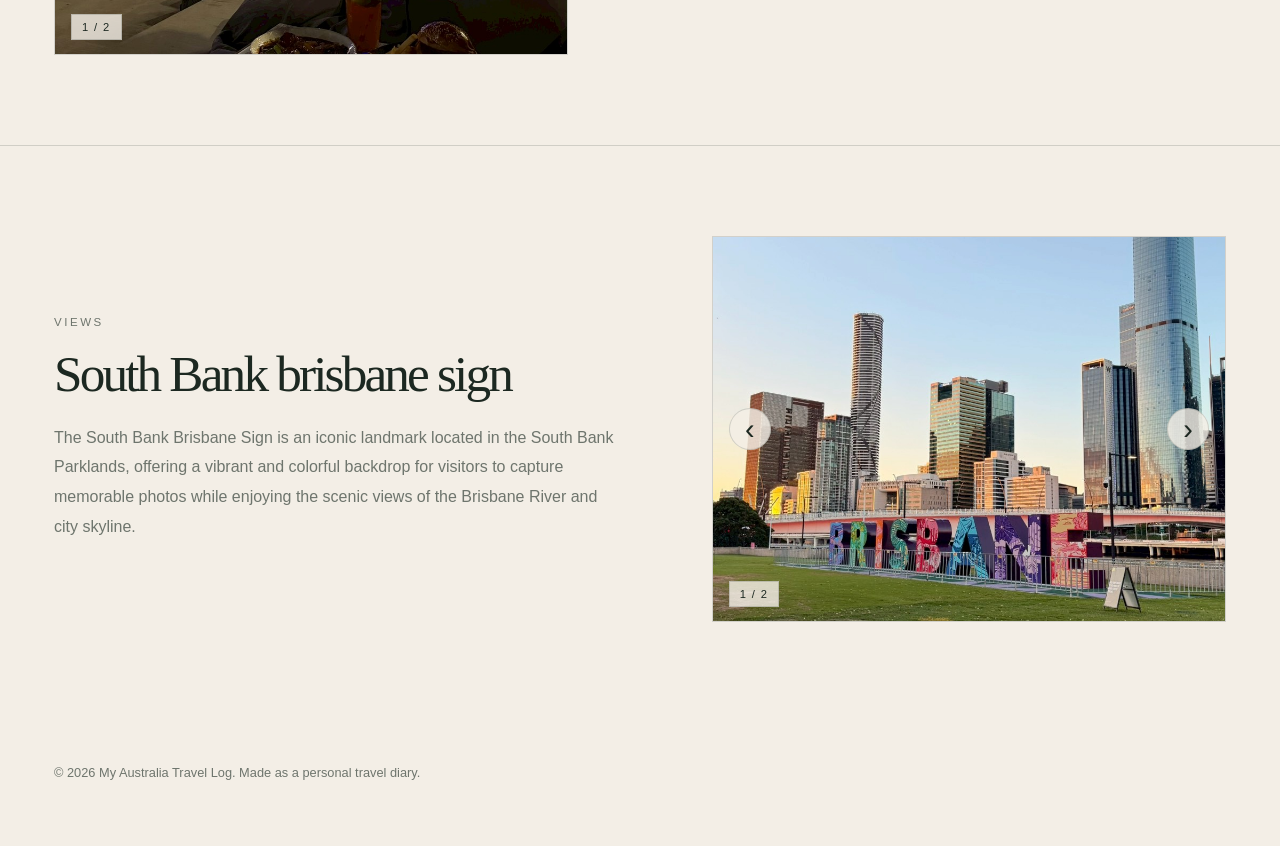
==== commit c1944b3b: "update website" ====
--- a/brisbane.html
+++ b/brisbane.html
@@ -6,7 +6,9 @@
   <title>Brisbane | My Australia Travel Log</title>
   <link rel="stylesheet" href="style.css" />
 </head>
+
 <body>
+  <!-- Fixed top navigation -->
  <header class="site-header">
     <nav class="navbar" aria-label="Main navigation">
       <a class="logo" href="index.html" aria-label="Back to home page">
@@ -15,9 +17,10 @@
 
       <div class="nav-right">
         <a href="index.html">Home</a>
+
         <div class="dropdown">
-          <button class="dropdown-button" type="button">Places</button>
-          <ul class="dropdown-menu" aria-label="Places menu">
+          <button class="dropdown-button" type="button">Places ▾</button>
+          <ul class="dropdown-menu">
             <li><a href="sydney.html">Sydney</a></li>
             <li><a href="melbourne.html">Melbourne</a></li>
             <li><a href="brisbane.html">Brisbane</a></li>
@@ -29,38 +32,119 @@
   </header>
 
   <main>
+    <!-- City hero section -->
     <section class="blog-hero">
-      <p class="eyebrow">travel note</p>
+      <p class="eyebrow">Queensland</p>
       <h1>Brisbane</h1>
-      <p>A city note about river walks, warm weather, and everyday life in Queensland.</p>
+      <p>
+        The vibrant capital of Queensland, known for its tropical climate, beautiful rivers, and lively cultural scene.
+      </p>
     </section>
 
-    <section class="blog-layout">
-      <div class="photo-placeholder">
-        Replace this block with your own photo:<br />
-        &lt;img src="images/brisbane.jpg" alt="Brisbane travel photo" /&gt;
+<!-- Activities section -->
+<section class="travel-section">
+  <div class="photo-slider">
+    <button class="slider-btn prev" type="button" aria-label="Previous activity photo">‹</button>
+
+    <div class="slider-track">
+      <img 
+        src="images/brisbane-activity-1.jpg" 
+        alt="surfing in Brisbane"
+        data-title="Surfers Paradise"
+        data-description="Surfers Paradise is a popular beach destination in Brisbane, known for its golden sands and excellent surfing conditions. The area offers a vibrant atmosphere with shops, restaurants, and entertainment options."
+      >
+
+      <img 
+        src="images/brisbane-activity-2.jpg" 
+        alt="City hall christmas tree"
+        data-title="City Hall Christmas Tree"
+        data-description="The City Hall Christmas Tree is a beloved holiday tradition in Brisbane, lighting up the city center during the festive season."
+      >
+    </div>
+
+    <button class="slider-btn next" type="button" aria-label="Next activity photo">›</button>
+
+    <div class="slider-counter">1 / 4</div>
+    <div class="slider-hint">Browse photos</div>
+  </div>
+
+  <div class="travel-text">
+    <p class="eyebrow">Activities</p>
+    <h2 class="slider-title"></h2>
+    <p class="slider-description"></p>
+  </div>
+</section>
+
+<!-- Food section -->
+<section class="travel-section">
+  <div class="photo-slider">
+    <button class="slider-btn prev" type="button" aria-label="Previous food photo">‹</button>
+
+    <div class="slider-track">
+      <img 
+        src="images/brisbane-food-1.jpg" 
+        alt="Felons Brewing Co. beer"
+        data-title="Felons Brewing Co."
+        data-description="Near the Brisbane River, Felons Brewing Co. offers a unique craft beer experience with a variety of locally brewed beers and a vibrant atmosphere."
+      >
+
+      <img 
+        src="images/brisbane-food-2.jpg" 
+        alt="The Star City Casino dining"
+        data-title="The Star City Casino"
+        data-description="The Star City Casino in Brisbane offers a world-class dining experience with a variety of restaurants and bars. Visitors can enjoy fine cuisine while taking in the vibrant atmosphere of the casino."
+      >
+    </div>
+
+    <button class="slider-btn next" type="button" aria-label="Next food photo">›</button>
+
+    <div class="slider-counter">1 / 3</div>
+    <div class="slider-hint">Browse photos</div>
+  </div>
+
+  <div class="travel-text">
+    <p class="eyebrow">Food</p>
+    <h2 class="slider-title"></h2>
+    <p class="slider-description"></p>
+  </div>
+</section>
+
+    <!-- Views section -->
+    <section class="travel-section">
+      <div class="photo-slider">
+        <button class="slider-btn prev" type="button" aria-label="Previous view photo">‹</button>
+
+        <div class="slider-track">
+          <img src="images/brisbane-view-1.jpg" 
+               alt="Brisbane view photo 1"
+               data-title="South Bank brisbane sign"
+               data-description="The South Bank Brisbane Sign is an iconic landmark located in the South Bank Parklands, offering a vibrant and colorful backdrop for visitors to capture memorable photos while enjoying the scenic views of the Brisbane River and city skyline."
+          >
+          <img src="images/brisbane-view-2.jpg" 
+               alt="Brisbane view photo 2" 
+               data-title="Brisbane River" 
+               data-description="The Brisbane River is a scenic waterway that runs through the heart of the city, 
+                                offering beautiful views and recreational opportunities for residents and visitors alike.">
+        </div>
+
+        <button class="slider-btn next" type="button" aria-label="Next view photo">›</button>
+
+        <div class="slider-counter">1 / 3</div>
+        <div class="slider-hint">Browse photos</div>
       </div>
 
-      <article class="blog-post">
-        <h2>My memory of Brisbane</h2>
-        <p>River walks, bright weather, easy weekends, and the small details that made Brisbane feel close and familiar.</p>
-
-        <h2>What I want to remember</h2>
-        <p>
-          Write 2 to 3 simple paragraphs here. You can describe where you went,
-          what you saw, what surprised you, and what kind of feeling this place
-          gave you. It can sound personal and casual, like a travel diary.
-        </p>
-
-        <p><a class="blog-link" href="index.html">Back to map</a></p>
-      </article>
+      <div class="travel-text">
+        <p class="eyebrow">Views</p>
+        <h2 class="slider-title"></h2>
+        <p class="slider-description"></p>
+      </div>
     </section>
   </main>
 
   <footer>
-    <p>© 2026 My Australia Travel Log</p>
+    <p>© 2026 My Australia Travel Log. Made as a personal travel diary.</p>
   </footer>
 
   <script src="script.js"></script>
 </body>
-</html>
+</html>
--- a/style.css
+++ b/style.css
@@ -310,23 +310,23 @@
 
 /* City spot positions */
 .marker-sydney {
-  left: 80.5%;
-  top: 64%;
+  left: 88%;
+  top: 68%;
 }
 
 .marker-melbourne {
-  left: 73%;
-  top: 75%;
+  left: 77%;
+  top: 78%;
 }
 
 .marker-brisbane {
-  left: 81%;
+  left: 92%;
   top: 48%;
 }
 
 .marker-whitsunday {
-  left: 76%;
-  top: 36%;
+  left: 85%;
+  top: 33%;
 }
 
 
@@ -460,7 +460,7 @@
   overflow: hidden;
   border: 1px solid var(--line);
   background: rgba(255, 255, 255, 0.16);
-  aspect-ratio: 4 / 5;
+  aspect-ratio: 4 / 3;
 }
 
 /* Image row controlled by JavaScript */
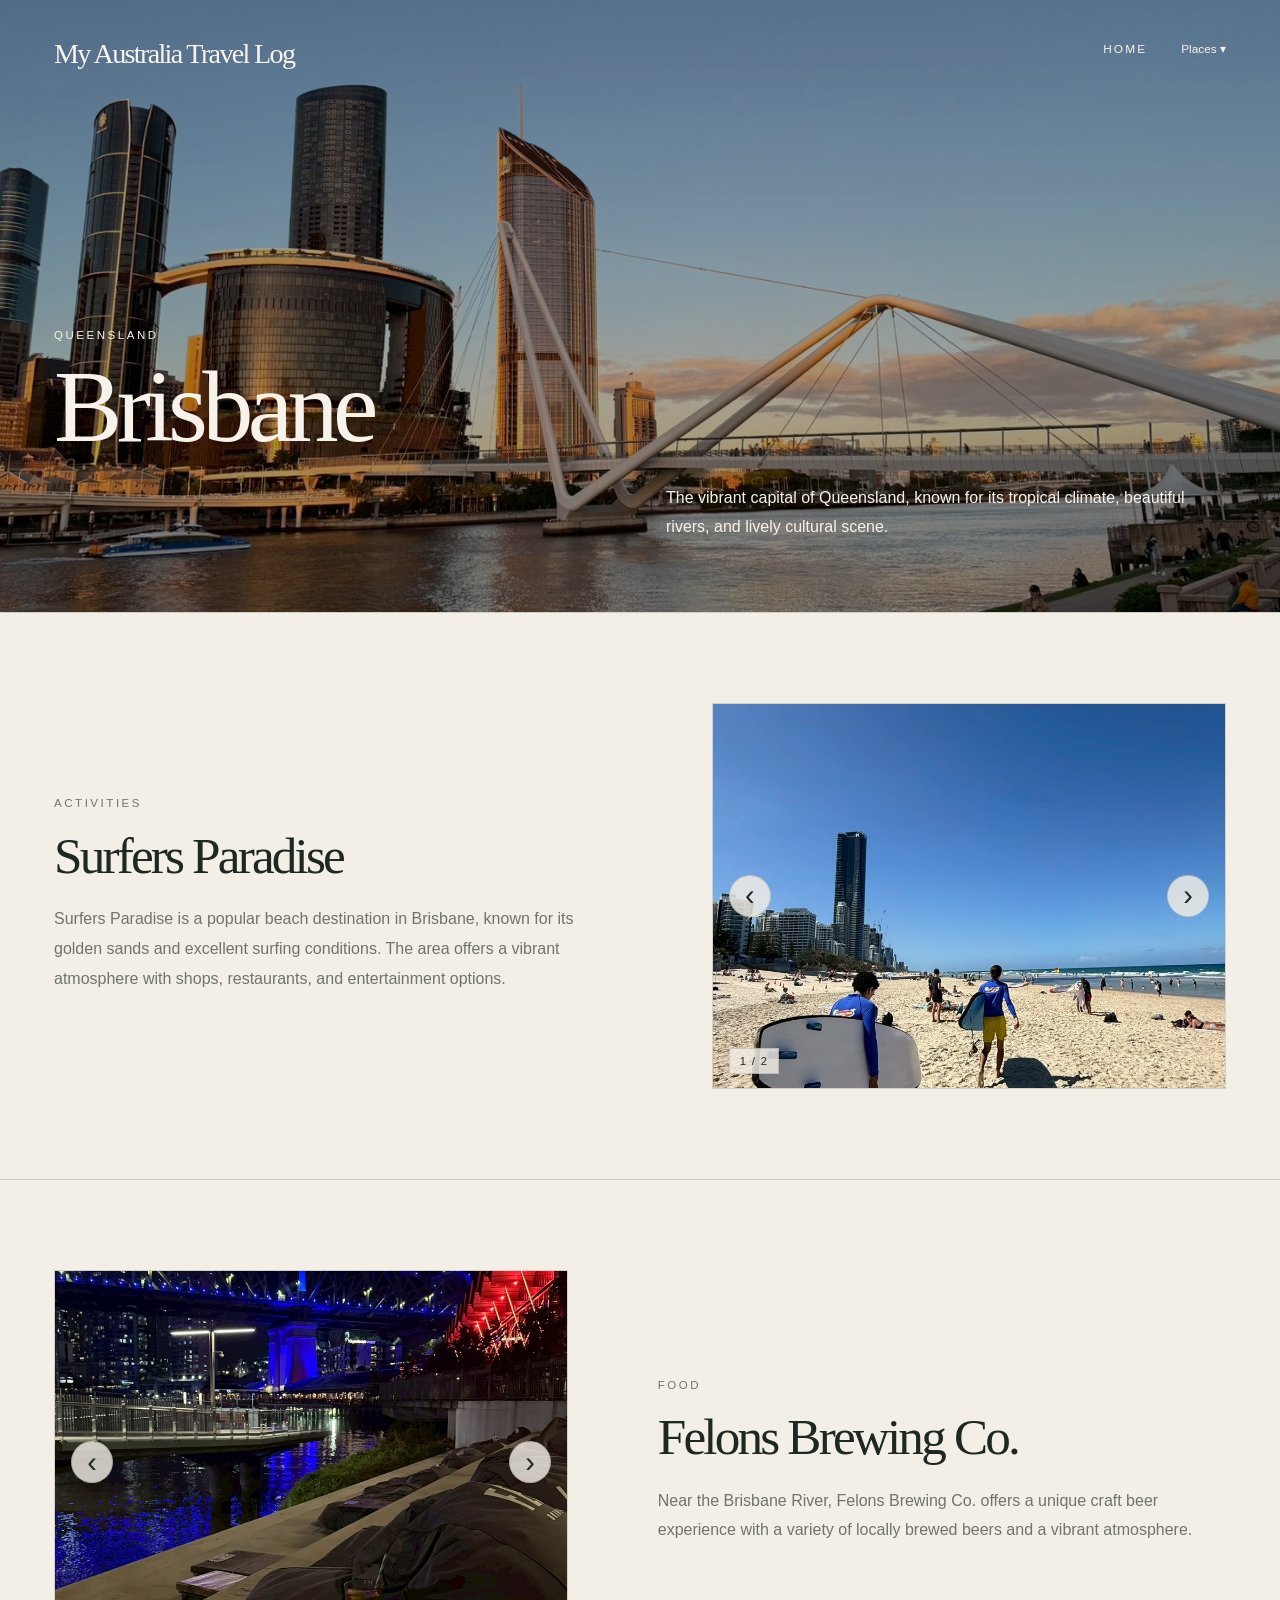
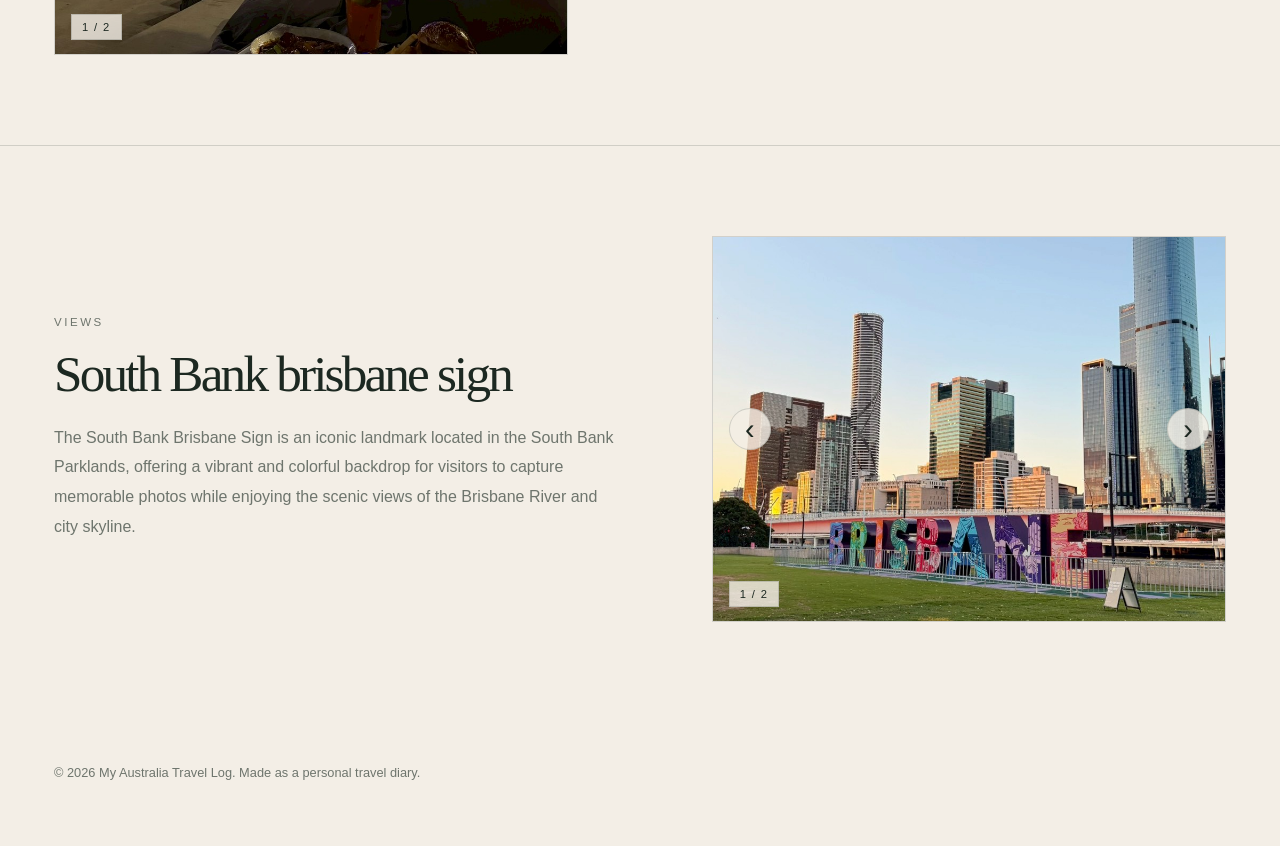
==== commit cfecabba: "update website" ====
--- a/brisbane.html
+++ b/brisbane.html
@@ -7,7 +7,7 @@
   <link rel="stylesheet" href="style.css" />
 </head>
 
-<body>
+<body class="brisbane-page">
   <!-- Fixed top navigation -->
  <header class="site-header">
     <nav class="navbar" aria-label="Main navigation">
--- a/style.css
+++ b/style.css
@@ -151,6 +151,13 @@
   white-space: nowrap;
 }
 
+/* Make navbar text white when it is on top of the photo hero */
+.site-header:not(.scrolled) .logo,
+.site-header:not(.scrolled) .nav-right a,
+.site-header:not(.scrolled) .dropdown-button {
+  color: #f8f3ea;
+}
+
 
 /* =========================
    2. Homepage hero section
@@ -194,6 +201,47 @@
   color: var(--muted);
   font-size: 1rem;
   line-height: 1.8;
+}
+
+.photo-hero {
+  position: relative;
+  min-height: 100vh;
+  padding: 178px 54px 90px;
+  background-image: url("images/home-hero.jpg");
+  background-size: cover;
+  background-position: center;
+  overflow: hidden;
+}
+
+/* Dark layer on top of the photo so the text is easier to read */
+.hero-overlay {
+  position: absolute;
+  inset: 0;
+  background: rgba(0, 0, 0, 0.32);
+  z-index: 1;
+}
+
+/* Text content above the overlay */
+.hero-content {
+  position: relative;
+  z-index: 2;
+  max-width: 900px;
+  color: #f8f3ea;
+}
+
+.photo-hero .eyebrow,
+.photo-hero .hero-text {
+  color: rgba(248, 243, 234, 0.86);
+}
+
+.photo-hero h1 {
+  color: #f8f3ea;
+  text-shadow: 0 8px 30px rgba(0, 0, 0, 0.22);
+}
+
+.photo-hero .hero-text {
+  margin: 34px 0 0;
+  max-width: 560px;
 }
 
 
@@ -696,4 +744,101 @@
   .slider-hint {
     display: none;
   }
+}
+
+/* =========================
+   11. City page hero images
+   Add this section at the very bottom of style.css
+   ========================= */
+
+/* Make city hero sections support background images */
+.sydney-page .blog-hero,
+.melbourne-page .blog-hero,
+.brisbane-page .blog-hero,
+.whitsunday-page .blog-hero {
+  position: relative;
+  overflow: hidden;
+  background-size: cover;
+  background-position: center;
+}
+
+/* Add a dark overlay on city hero images for better text readability */
+.sydney-page .blog-hero::before,
+.melbourne-page .blog-hero::before,
+.brisbane-page .blog-hero::before,
+.whitsunday-page .blog-hero::before {
+  content: "";
+  position: absolute;
+  inset: 0;
+  background: rgba(0, 0, 0, 0.34);
+  z-index: 1;
+}
+
+/* Keep all hero text above the dark overlay */
+.sydney-page .blog-hero > *,
+.melbourne-page .blog-hero > *,
+.brisbane-page .blog-hero > *,
+.whitsunday-page .blog-hero > * {
+  position: relative;
+  z-index: 2;
+}
+
+/* Make city hero text white */
+.sydney-page .blog-hero,
+.sydney-page .blog-hero .eyebrow,
+.sydney-page .blog-hero p,
+.melbourne-page .blog-hero,
+.melbourne-page .blog-hero .eyebrow,
+.melbourne-page .blog-hero p,
+.brisbane-page .blog-hero,
+.brisbane-page .blog-hero .eyebrow,
+.brisbane-page .blog-hero p,
+.whitsunday-page .blog-hero,
+.whitsunday-page .blog-hero .eyebrow,
+.whitsunday-page .blog-hero p {
+  color: #f8f3ea;
+}
+
+/* Sydney hero image */
+.sydney-page .blog-hero {
+  background-image: url("images/sydney-hero.jpg");
+}
+
+/* Melbourne hero image */
+.melbourne-page .blog-hero {
+  background-image: url("images/melbourne-hero.jpg");
+}
+
+/* Brisbane hero image */
+.brisbane-page .blog-hero {
+  background-image: url("images/brisbane-hero.jpg");
+}
+
+/* Whitsunday hero image */
+.whitsunday-page .blog-hero {
+  background-image: url("images/whitsunday-hero.jpg");
+}
+
+/* Make navbar text white on city hero images before scrolling */
+.sydney-page .site-header:not(.scrolled) .logo,
+.sydney-page .site-header:not(.scrolled) .nav-right a,
+.sydney-page .site-header:not(.scrolled) .dropdown-button,
+.melbourne-page .site-header:not(.scrolled) .logo,
+.melbourne-page .site-header:not(.scrolled) .nav-right a,
+.melbourne-page .site-header:not(.scrolled) .dropdown-button,
+.brisbane-page .site-header:not(.scrolled) .logo,
+.brisbane-page .site-header:not(.scrolled) .nav-right a,
+.brisbane-page .site-header:not(.scrolled) .dropdown-button,
+.whitsunday-page .site-header:not(.scrolled) .logo,
+.whitsunday-page .site-header:not(.scrolled) .nav-right a,
+.whitsunday-page .site-header:not(.scrolled) .dropdown-button {
+  color: #f8f3ea;
+}
+
+/* Make dropdown menu text dark so it is readable on the light menu */
+.sydney-page .site-header:not(.scrolled) .dropdown-menu a,
+.melbourne-page .site-header:not(.scrolled) .dropdown-menu a,
+.brisbane-page .site-header:not(.scrolled) .dropdown-menu a,
+.whitsunday-page .site-header:not(.scrolled) .dropdown-menu a {
+  color: var(--ink);
 }
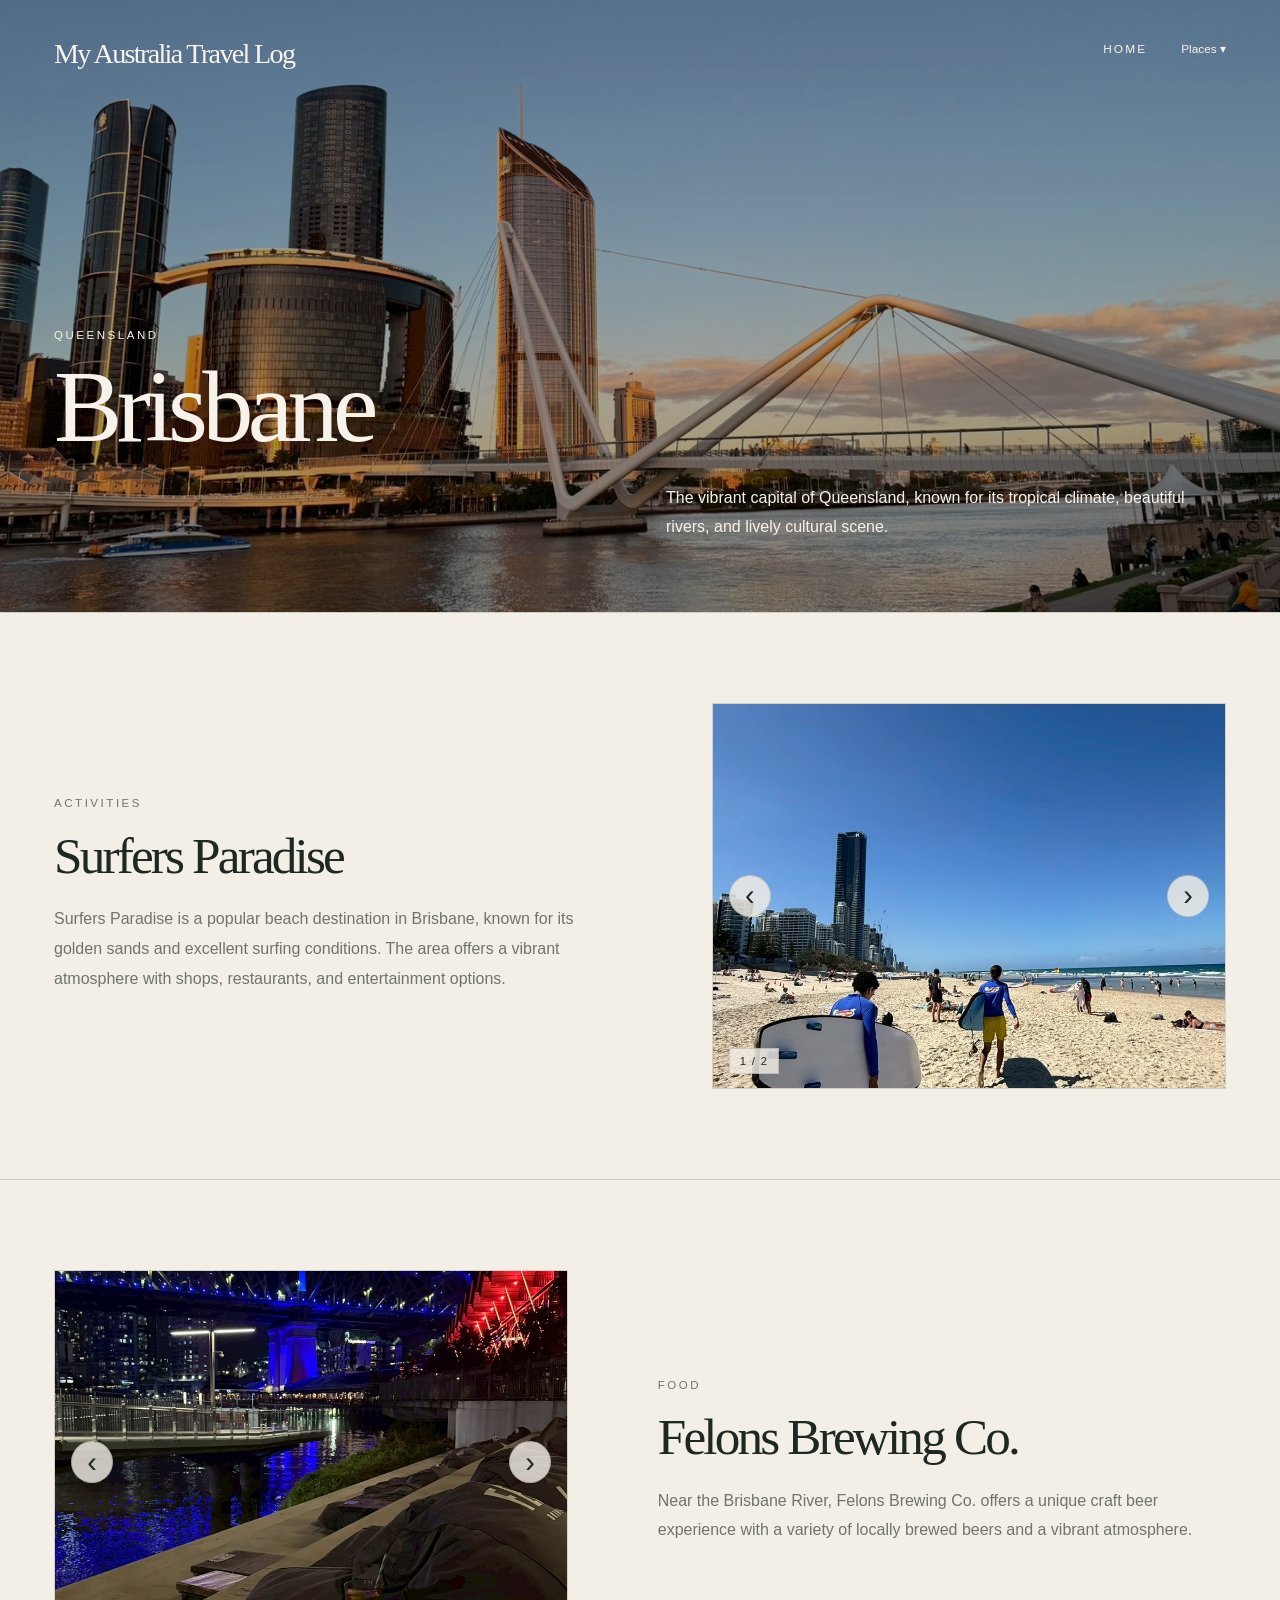
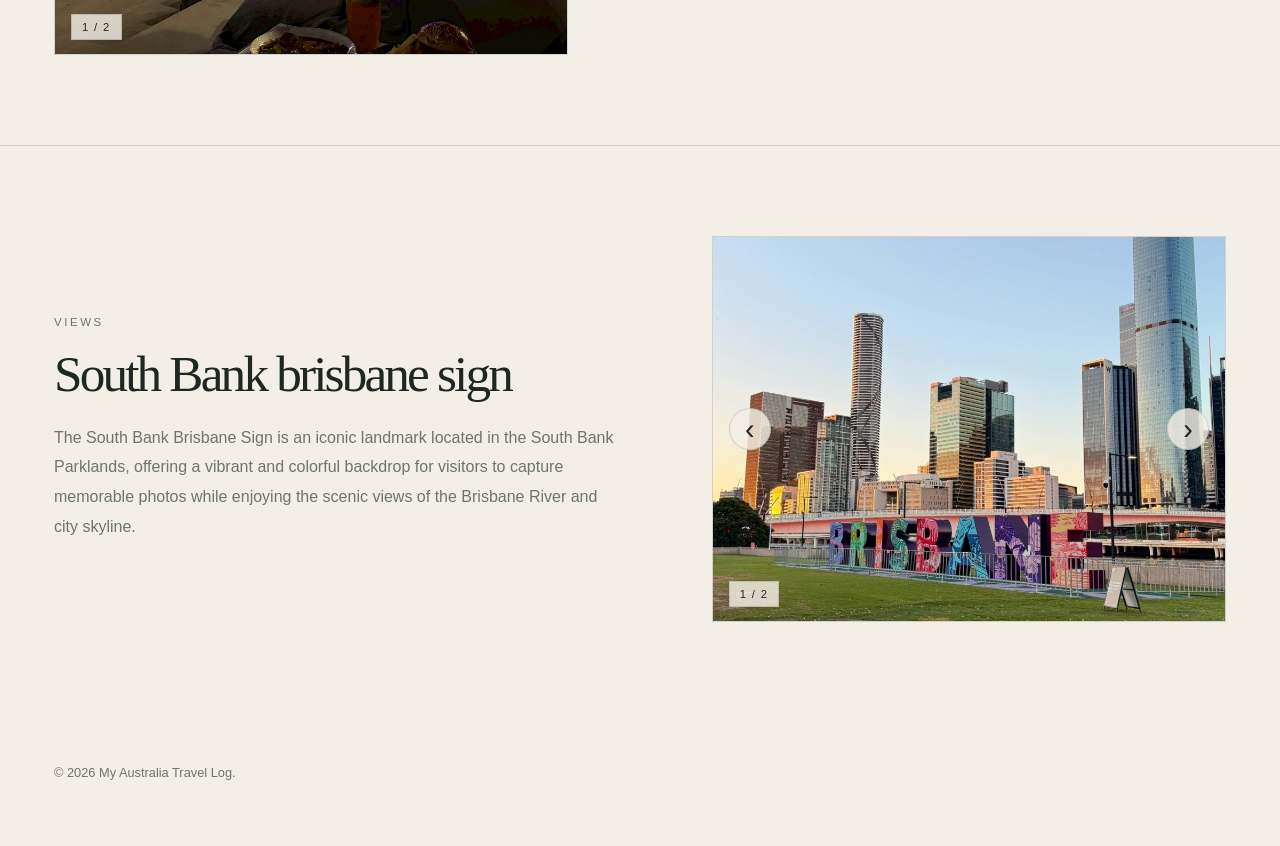
==== commit d9863833: "update website" ====
--- a/brisbane.html
+++ b/brisbane.html
@@ -142,7 +142,7 @@
   </main>
 
   <footer>
-    <p>© 2026 My Australia Travel Log. Made as a personal travel diary.</p>
+    <p>© 2026 My Australia Travel Log.</p>
   </footer>
 
   <script src="script.js"></script>
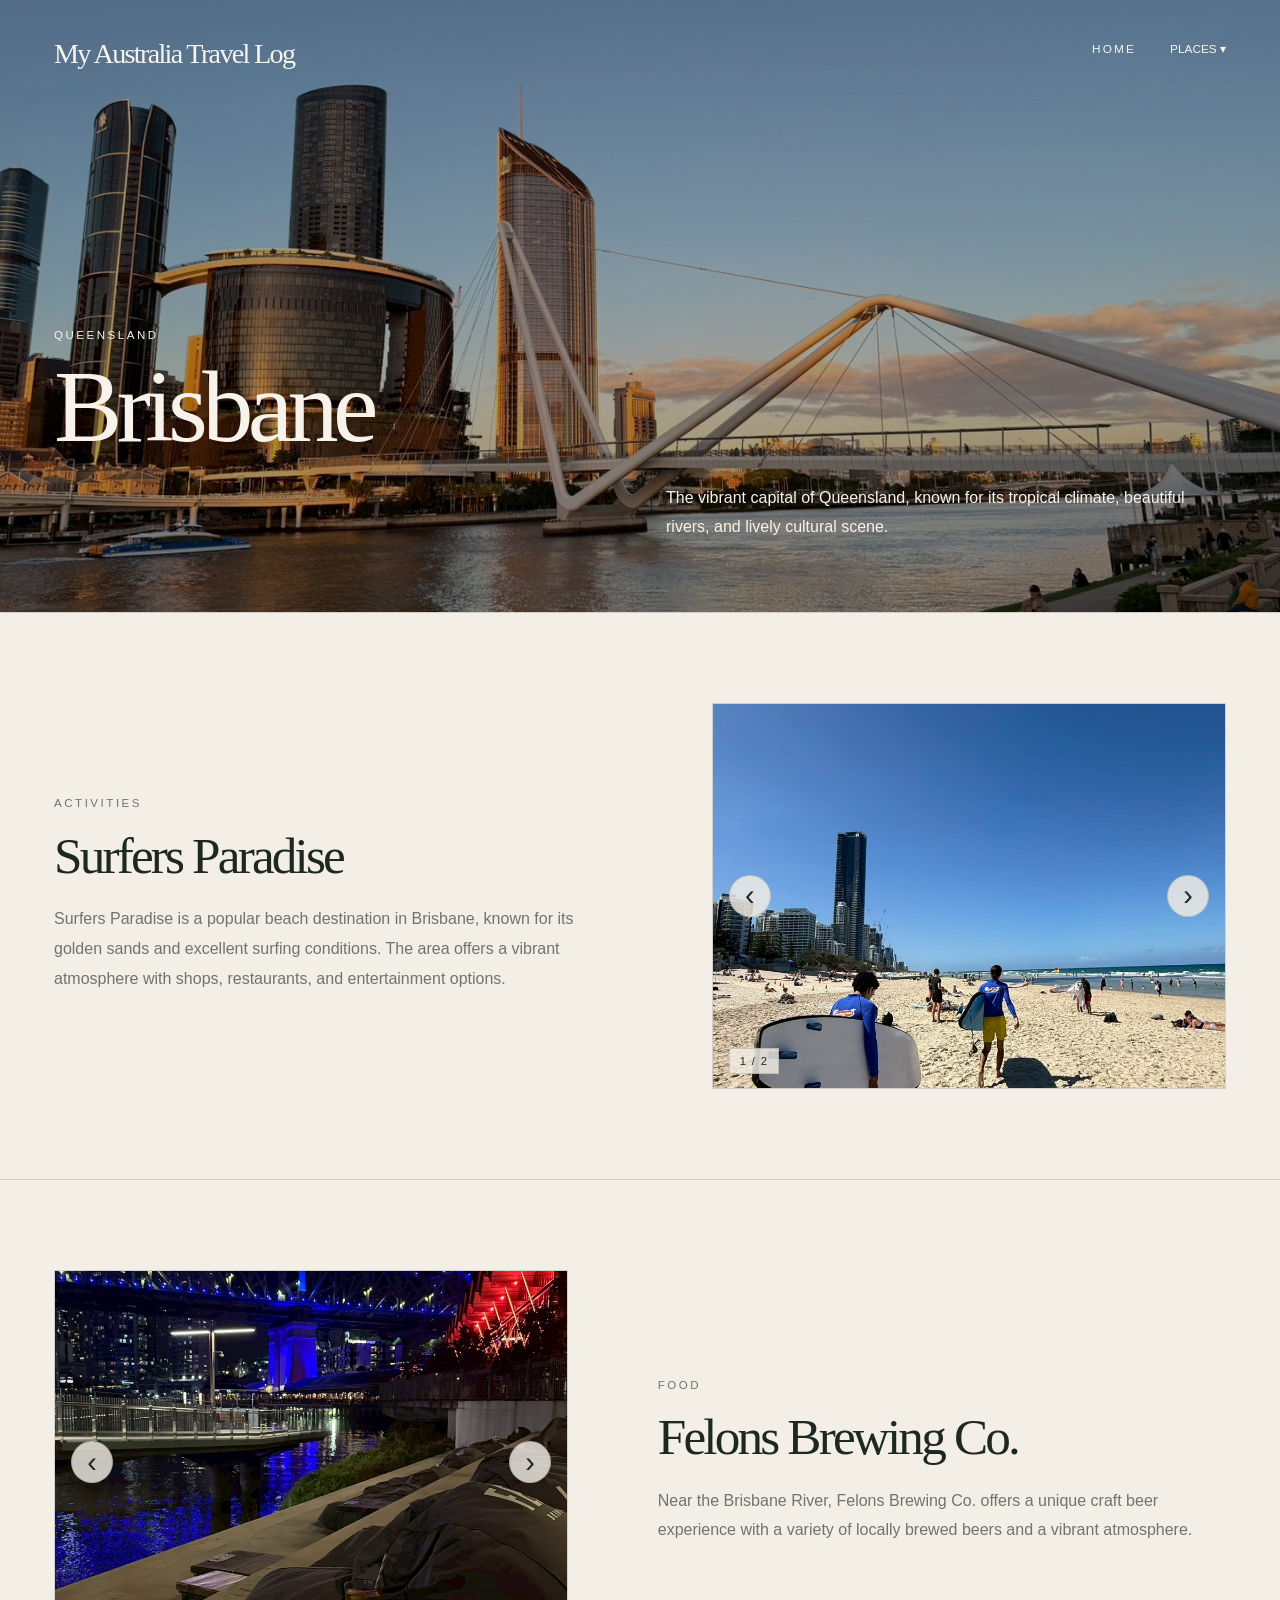
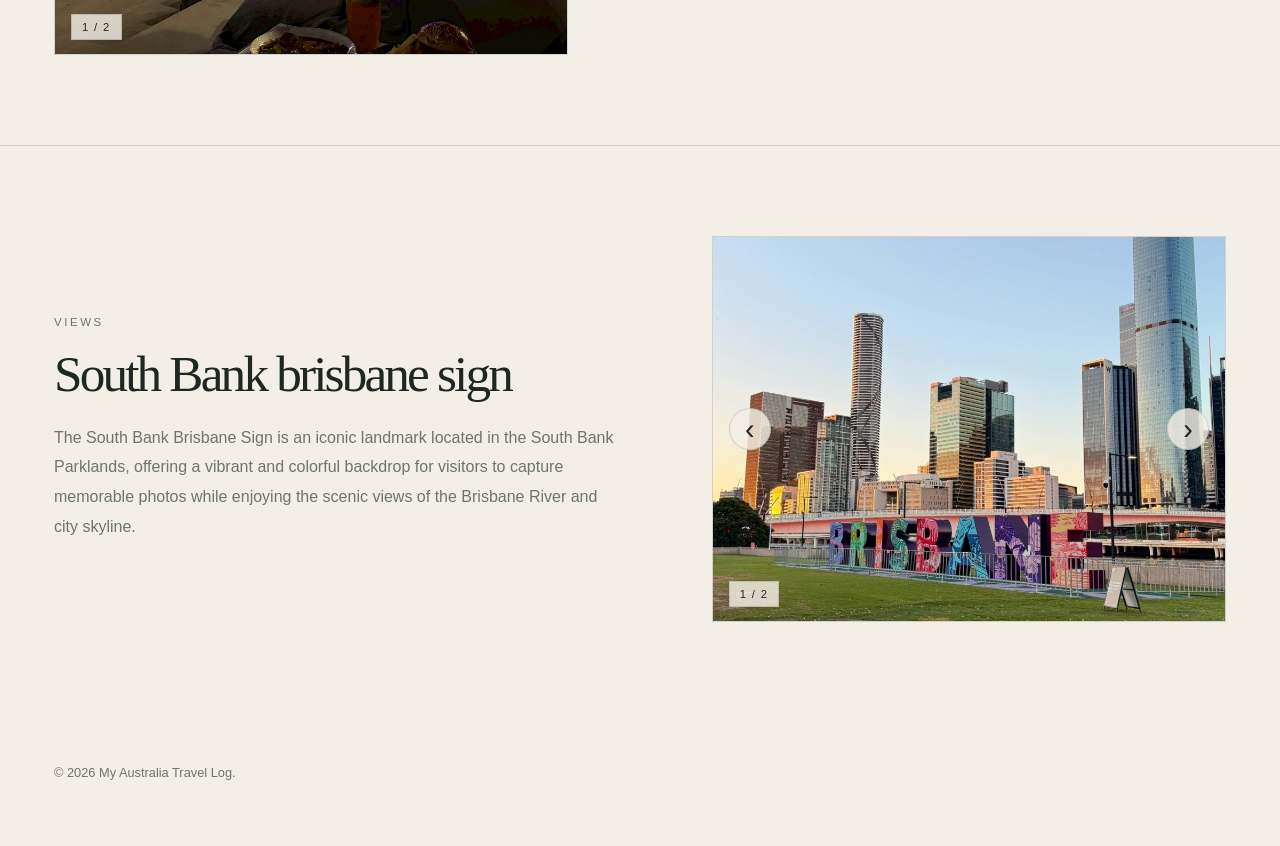
==== commit 1aeedd7f: "update website" ====
--- a/brisbane.html
+++ b/brisbane.html
@@ -4,10 +4,10 @@
   <meta charset="UTF-8" />
   <meta name="viewport" content="width=device-width, initial-scale=1.0" />
   <title>Brisbane | My Australia Travel Log</title>
-  <link rel="stylesheet" href="style.css" />
+  <link rel="stylesheet" href="css/style.css" />
 </head>
 
-<body class="brisbane-page">
+<body class="place-page brisbane-page">
   <!-- Fixed top navigation -->
  <header class="site-header">
     <nav class="navbar" aria-label="Main navigation">
@@ -19,7 +19,7 @@
         <a href="index.html">Home</a>
 
         <div class="dropdown">
-          <button class="dropdown-button" type="button">Places ▾</button>
+          <button class="dropdown-button" type="button">PLACES ▾</button>
           <ul class="dropdown-menu">
             <li><a href="sydney.html">Sydney</a></li>
             <li><a href="melbourne.html">Melbourne</a></li>
@@ -145,6 +145,6 @@
     <p>© 2026 My Australia Travel Log.</p>
   </footer>
 
-  <script src="script.js"></script>
+  <script src="js/script.js"></script>
 </body>
 </html>
--- a/css/style.css
+++ b/css/style.css
@@ -0,0 +1,755 @@
+/* =========================================================
+   0. Global setup
+   Basic page settings, colours, and reusable variables
+   ========================================================= */
+
+/* Makes element sizing more predictable */
+* {
+  box-sizing: border-box;
+}
+
+/* Global colour variables used across the website */
+:root {
+  --bg: #f3eee6;
+  --ink: #1c2821;
+  --muted: #6e756d;
+  --line: rgba(28, 40, 33, 0.16);
+  --paper: rgba(243, 238, 230, 0.94);
+
+  --map-sea: #d8e2df;
+  --map-land: #718f69;
+  --map-land-hover: #465f43;
+  --spot: #1c2821;
+}
+
+/* Enables smooth scrolling when using anchor links */
+html {
+  scroll-behavior: smooth;
+}
+
+/* Main body style for the whole website */
+body {
+  margin: 0;
+  font-family: Georgia, "Times New Roman", serif;
+  color: var(--ink);
+  background: var(--bg);
+}
+
+/* Custom colour when users highlight text */
+body::selection {
+  background: #d8c7aa;
+}
+
+/* =========================================================
+   1. Header and navigation
+   Fixed navbar, logo, dropdown menu, and scroll style
+   ========================================================= */
+
+/* Fixed top navigation bar */
+.site-header {
+  position: fixed;
+  top: 0;
+  left: 0;
+  width: 100%;
+  z-index: 1000;
+  background: transparent;
+  transition: background-color 0.35s ease, box-shadow 0.35s ease;
+}
+
+/* This class is added by JavaScript after the user scrolls */
+.site-header.scrolled {
+  background: var(--paper);
+  backdrop-filter: blur(12px);
+  box-shadow: 0 6px 28px rgba(28, 40, 33, 0.08);
+}
+
+/* Main navbar layout */
+.navbar {
+  width: 100%;
+  display: flex;
+  justify-content: space-between;
+  align-items: flex-start;
+  padding: 42px 54px;
+  transition: padding 0.35s ease;
+}
+
+/* Reduces navbar padding after scrolling */
+.site-header.scrolled .navbar {
+  padding-top: 20px;
+  padding-bottom: 20px;
+}
+
+/* Website logo on the left */
+.logo {
+  color: #f8f3ea;
+  text-decoration: none;
+  font-size: clamp(1.35rem, 2.2vw, 2rem);
+  line-height: 0.86;
+  letter-spacing: -0.06em;
+  font-weight: 500;
+}
+
+/* Right side navigation group */
+.nav-right {
+  display: flex;
+  align-items: center;
+  gap: 34px;
+  font-family: Arial, Helvetica, sans-serif;
+  font-size: 0.74rem;
+  letter-spacing: 0.18em;
+  text-transform: uppercase;
+}
+
+/* Main nav links and dropdown button */
+.nav-right > a,
+.dropdown-button {
+  color: #f8f3ea;
+  text-decoration: none;
+  background: transparent;
+  border: 0;
+  padding: 0;
+  font: inherit;
+  cursor: pointer;
+}
+
+/* After scrolling, change main navbar text to dark */
+.site-header.scrolled .logo,
+.site-header.scrolled .nav-right > a,
+.site-header.scrolled .dropdown-button {
+  color: var(--ink);
+}
+
+/* Simple hover effect for navigation items */
+.nav-right > a:hover,
+.dropdown-button:hover {
+  opacity: 0.55;
+}
+
+/* Dropdown wrapper */
+.dropdown {
+  position: relative;
+}
+
+/* Dropdown menu hidden by default */
+.dropdown-menu {
+  position: absolute;
+  top: 30px;
+  right: 0;
+  min-width: 170px;
+  margin: 0;
+  padding: 16px 0;
+  list-style: none;
+  background: var(--paper);
+  border: 1px solid var(--line);
+  box-shadow: 0 18px 38px rgba(28, 40, 33, 0.10);
+  display: none;
+}
+
+/* Shows dropdown by JavaScript class, hover, or keyboard focus */
+.dropdown.open .dropdown-menu,
+.dropdown:hover .dropdown-menu,
+.dropdown:focus-within .dropdown-menu {
+  display: block;
+}
+
+/* Dropdown links */
+.dropdown-menu a {
+  display: block;
+  padding: 10px 18px;
+  white-space: nowrap;
+  color: var(--ink);
+  text-decoration: none;
+}
+
+/* Dropdown link hover */
+.dropdown-menu a:hover {
+  opacity: 0.55;
+}
+
+
+/* =========================================================
+   2. Homepage hero section
+   Full background image hero on the homepage
+   ========================================================= */
+
+/* Small uppercase label used across pages */
+.eyebrow {
+  margin: 0 0 22px;
+  font-family: Arial, Helvetica, sans-serif;
+  font-size: 0.72rem;
+  line-height: 1;
+  letter-spacing: 0.22em;
+  text-transform: uppercase;
+  color: var(--muted);
+}
+
+/* Homepage hero with full background image */
+.photo-hero {
+  position: relative;
+  min-height: 100vh;
+  padding: 178px 54px 90px;
+  background-image: url("../images/home-hero.jpg");
+  background-size: cover;
+  background-position: center;
+  overflow: hidden;
+}
+
+/* Dark overlay on the hero image to improve text readability */
+.hero-overlay {
+  position: absolute;
+  inset: 0;
+  background: rgba(0, 0, 0, 0.32);
+  z-index: 1;
+}
+
+/* Keeps hero text above the overlay */
+.hero-content {
+  position: relative;
+  z-index: 2;
+  max-width: 900px;
+  color: #f8f3ea;
+}
+
+/* Homepage main title */
+.photo-hero h1 {
+  margin: 0;
+  font-size: clamp(2.1rem, 4.5vw, 4.8rem);
+  line-height: 0.88;
+  letter-spacing: -0.075em;
+  font-weight: 400;
+  color: #f8f3ea;
+  text-shadow: 0 8px 30px rgba(0, 0, 0, 0.22);
+}
+
+/* Homepage subtitle and intro paragraph */
+.photo-hero .eyebrow,
+.photo-hero .hero-text {
+  color: rgba(248, 243, 234, 0.86);
+}
+
+/* Homepage intro paragraph */
+.photo-hero .hero-text {
+  max-width: 560px;
+  margin: 34px 0 0;
+  font-family: Arial, Helvetica, sans-serif;
+  font-size: 1rem;
+  line-height: 1.8;
+}
+
+/* =========================================================
+   3. Homepage map section
+   Australia map, location markers, and map labels
+   ========================================================= */
+
+/* Whole map area */
+.map-section {
+  padding: 34px 54px 110px;
+}
+
+/* Text area above the map */
+.section-heading {
+  max-width: none;
+  width: 100%;
+  margin-bottom: 38px;
+}
+
+/* Shared large heading style */
+.section-heading h2,
+.place-list h2,
+.blog-hero h1 {
+  margin: 0;
+  font-weight: 400;
+  letter-spacing: -0.055em;
+}
+
+/* Map section title */
+.section-heading h2 {
+  font-size: clamp(2rem, 3.8vw, 4rem);
+  line-height: 1;
+  white-space: nowrap;
+}
+
+/* Map section description */
+.section-heading p:not(.eyebrow) {
+  max-width: 500px;
+  font-family: Arial, Helvetica, sans-serif;
+  color: var(--muted);
+  line-height: 1.8;
+}
+
+/* Outer map container */
+.map-wrapper {
+  position: relative;
+  width: min(100%, 980px);
+  margin: 0 auto;
+  overflow: hidden;
+  background: var(--map-sea);
+  border: 1px solid var(--line);
+}
+
+/* SVG map image */
+.australia-map {
+  display: block;
+  width: 100%;
+  height: auto;
+}
+
+/* Map state shapes */
+.australia-map path {
+  fill: var(--map-land);
+  cursor: default;
+}
+
+/* Map hover state colour */
+.australia-map path:hover,
+.australia-map .active-state {
+  fill: var(--map-land-hover);
+}
+
+/* Clickable city marker */
+.map-marker {
+  position: absolute;
+  width: 14px;
+  height: 14px;
+  transform: translate(-50%, -50%);
+  border-radius: 50%;
+  background: var(--spot);
+  border: 2px solid var(--bg);
+  text-decoration: none;
+  box-shadow: 0 0 0 7px rgba(28, 40, 33, 0.08);
+}
+
+/* Enlarges clickable area without changing the visible dot */
+.map-marker::after {
+  content: "";
+  position: absolute;
+  inset: -10px;
+  border-radius: 50%;
+}
+
+/* City name beside each marker */
+.map-marker span {
+  position: absolute;
+  left: 22px;
+  top: 50%;
+  transform: translateY(-50%);
+  color: var(--ink);
+  font-family: Arial, Helvetica, sans-serif;
+  font-size: 0.68rem;
+  letter-spacing: 0.14em;
+  text-transform: uppercase;
+  white-space: nowrap;
+  opacity: 0.8;
+}
+
+/* Marker hover animation */
+.map-marker:hover {
+  transform: translate(-50%, -50%) scale(1.25);
+}
+
+/* Individual marker positions */
+.marker-sydney {
+  left: 88%;
+  top: 68%;
+}
+
+.marker-melbourne {
+  left: 77%;
+  top: 78%;
+}
+
+.marker-brisbane {
+  left: 92%;
+  top: 48%;
+}
+
+.marker-whitsunday {
+  left: 85%;
+  top: 33%;
+}
+
+
+/* =========================================================
+   4. Homepage place list
+   Large text links to each destination page
+   ========================================================= */
+
+/* Place list container */
+.place-list {
+  padding: 0 54px 130px;
+}
+
+/* Place list heading */
+.place-list h2 {
+  font-size: clamp(2.5rem, 6vw, 6.5rem);
+  line-height: 0.9;
+  margin-bottom: 38px;
+}
+
+/* Large destination links */
+.place-list a {
+  display: block;
+  width: fit-content;
+  color: var(--ink);
+  text-decoration: none;
+  font-size: clamp(1.8rem, 4vw, 4.8rem);
+  line-height: 0.95;
+  letter-spacing: -0.06em;
+  margin-bottom: 12px;
+}
+
+/* Italic hover effect for place links */
+.place-list a:hover {
+  font-style: italic;
+}
+
+
+/* =========================================================
+   5. City page hero sections
+   Base hero layout used by Sydney, Melbourne, Brisbane, Whitsunday
+   ========================================================= */
+
+/* Top hero section for city pages */
+.blog-hero {
+  min-height: 68vh;
+  padding: 178px 54px 70px;
+  display: flex;
+  flex-direction: column;
+  justify-content: flex-end;
+}
+
+/* City page title */
+.blog-hero h1 {
+  font-size: clamp(3rem, 8vw, 8rem);
+  line-height: 0.85;
+}
+
+/* City intro paragraph */
+.blog-hero p:not(.eyebrow) {
+  max-width: 560px;
+  margin: 34px 0 0 auto;
+  font-family: Arial, Helvetica, sans-serif;
+  color: var(--muted);
+  line-height: 1.8;
+}
+
+
+/* =========================================================
+   6. Travel content sections
+   Activities, Food, and Views layout
+   ========================================================= */
+
+/* Each travel section uses a photo slider and a text block */
+.travel-section {
+  padding: 90px 54px;
+  display: grid;
+  grid-template-columns: minmax(280px, 0.95fr) minmax(320px, 1.05fr);
+  gap: clamp(40px, 7vw, 100px);
+  align-items: center;
+  border-top: 1px solid var(--line);
+}
+
+/* Alternates the layout direction for visual variety */
+.travel-section:nth-of-type(even) {
+  grid-template-columns: minmax(320px, 1.05fr) minmax(280px, 0.95fr);
+}
+
+/* Moves slider to the right in even sections */
+.travel-section:nth-of-type(even) .photo-slider {
+  order: 2;
+}
+
+/* Moves text to the left in even sections */
+.travel-section:nth-of-type(even) .travel-text {
+  order: 1;
+}
+
+/* Text block beside the slider */
+.travel-text {
+  max-width: 620px;
+}
+
+/* Travel section title */
+.travel-text h2 {
+  margin: 0 0 24px;
+  font-size: clamp(2rem, 4vw, 4.5rem);
+  line-height: 0.95;
+  letter-spacing: -0.055em;
+  font-weight: 400;
+}
+
+/* Travel section paragraph */
+.travel-text p:not(.eyebrow) {
+  margin: 0;
+  font-family: Arial, Helvetica, sans-serif;
+  color: var(--muted);
+  font-size: 1rem;
+  line-height: 1.85;
+}
+
+/* Optional link style inside travel text */
+.travel-text a {
+  color: var(--ink);
+  text-decoration: none;
+  border-bottom: 1px solid currentColor;
+}
+
+
+/* =========================================================
+   7. Photo slider
+   Image carousel used inside each travel section
+   ========================================================= */
+
+/* Slider frame */
+.photo-slider {
+  position: relative;
+  overflow: hidden;
+  border: 1px solid var(--line);
+  background: rgba(255, 255, 255, 0.16);
+  aspect-ratio: 4 / 3;
+}
+
+/* Horizontal image row controlled by JavaScript */
+.slider-track {
+  display: flex;
+  height: 100%;
+  transition: transform 0.45s ease;
+}
+
+/* Each image takes up one full slide */
+.slider-track img {
+  min-width: 100%;
+  height: 100%;
+  object-fit: cover;
+  display: block;
+}
+
+/* Shared style for previous and next buttons */
+.slider-btn {
+  position: absolute;
+  top: 50%;
+  transform: translateY(-50%);
+  z-index: 5;
+  width: 42px;
+  height: 42px;
+  border: 1px solid var(--line);
+  border-radius: 50%;
+  background: rgba(243, 238, 230, 0.82);
+  color: var(--ink);
+  font-size: 1.8rem;
+  line-height: 1;
+  cursor: pointer;
+  display: flex;
+  align-items: center;
+  justify-content: center;
+}
+
+/* Previous button position */
+.slider-btn.prev {
+  left: 16px;
+}
+
+/* Next button position */
+.slider-btn.next {
+  right: 16px;
+}
+
+/* Button hover background */
+.slider-btn:hover {
+  background: var(--bg);
+}
+
+/* Image counter, for example 1 / 3 */
+.slider-counter {
+  position: absolute;
+  left: 16px;
+  bottom: 14px;
+  z-index: 5;
+  padding: 6px 10px;
+  font-family: Arial, Helvetica, sans-serif;
+  font-size: 0.7rem;
+  letter-spacing: 0.12em;
+  color: var(--ink);
+  background: rgba(243, 238, 230, 0.82);
+  border: 1px solid var(--line);
+}
+
+/* Small hint shown when users hover on the slider */
+.slider-hint {
+  position: absolute;
+  right: 16px;
+  bottom: 14px;
+  z-index: 5;
+  padding: 6px 10px;
+  font-family: Arial, Helvetica, sans-serif;
+  font-size: 0.65rem;
+  letter-spacing: 0.12em;
+  text-transform: uppercase;
+  color: var(--ink);
+  background: rgba(243, 238, 230, 0.82);
+  border: 1px solid var(--line);
+  opacity: 0;
+  transition: opacity 0.25s ease;
+}
+
+/* Reveals the hint only on hover */
+.photo-slider:hover .slider-hint {
+  opacity: 1;
+}
+
+/* =========================================================
+   9. Footer
+   Website footer text
+   ========================================================= */
+
+footer {
+  padding: 40px 54px 54px;
+  font-family: Arial, Helvetica, sans-serif;
+  color: var(--muted);
+  font-size: 0.8rem;
+}
+
+
+/* =========================================================
+   10. Responsive design
+   Mobile and small screen adjustments
+   ========================================================= */
+
+@media (max-width: 760px) {
+  /* Smaller navbar spacing on mobile */
+  .navbar {
+    padding: 28px 24px;
+  }
+
+  /* Smaller right nav items on mobile */
+  .nav-right {
+    gap: 18px;
+    font-size: 0.66rem;
+  }
+
+  /* Reduces side padding for hero sections */
+  .photo-hero,
+  .blog-hero {
+    padding-left: 24px;
+    padding-right: 24px;
+  }
+
+  /* Aligns hero text to the left on mobile */
+  .photo-hero .hero-text,
+  .blog-hero p:not(.eyebrow) {
+    margin-left: 0;
+  }
+
+  /* Reduces side padding for main page sections */
+  .map-section,
+  .place-list,
+  footer {
+    padding-left: 24px;
+    padding-right: 24px;
+  }
+
+  /* Allows map heading to wrap on small screens */
+  .section-heading h2 {
+    white-space: normal;
+  }
+
+  /* Hides marker labels on mobile to reduce clutter */
+  .map-marker span {
+    display: none;
+  }
+
+  /* Travel sections become one column on mobile */
+  .travel-section,
+  .travel-section:nth-of-type(even) {
+    grid-template-columns: 1fr;
+    padding: 64px 24px;
+  }
+
+  /* Resets alternating order on mobile */
+  .travel-section:nth-of-type(even) .photo-slider,
+  .travel-section:nth-of-type(even) .travel-text {
+    order: initial;
+  }
+
+  /* Makes photo slider taller on mobile */
+  .photo-slider {
+    aspect-ratio: 4 / 4.8;
+  }
+
+  /* Smaller slider buttons on mobile */
+  .slider-btn {
+    width: 36px;
+    height: 36px;
+    font-size: 1.5rem;
+  }
+
+  /* Hides slider hint on mobile */
+  .slider-hint {
+    display: none;
+  }
+}
+
+
+/* =========================================================
+   11. City page hero images
+   Shared hero image style for all destination pages
+   ========================================================= */
+
+/* Common hero image settings for all city pages */
+.place-page .blog-hero {
+  position: relative;
+  overflow: hidden;
+  background-size: cover;
+  background-position: center;
+}
+
+/* Dark overlay for better text readability */
+.place-page .blog-hero::before {
+  content: "";
+  position: absolute;
+  inset: 0;
+  background: rgba(0, 0, 0, 0.34);
+  z-index: 1;
+}
+
+/* Keep hero text above the overlay */
+.place-page .blog-hero > * {
+  position: relative;
+  z-index: 2;
+}
+
+/* White text on city hero images */
+.place-page .blog-hero,
+.place-page .blog-hero .eyebrow,
+.place-page .blog-hero p {
+  color: #f8f3ea;
+}
+
+/* Different background image for each city */
+.sydney-page .blog-hero {
+  background-image: url("../images/sydney-hero.jpg");
+}
+
+.melbourne-page .blog-hero {
+  background-image: url("../images/melbourne-hero.jpg");
+}
+
+.brisbane-page .blog-hero {
+  background-image: url("../images/brisbane-hero.jpg");
+}
+
+.whitsunday-page .blog-hero {
+  background-image: url("../images/whitsunday-hero.jpg");
+}
+
+/* White navbar text before scrolling on city pages */
+.place-page .site-header:not(.scrolled) .logo,
+.place-page .site-header:not(.scrolled) .nav-right a,
+.place-page .site-header:not(.scrolled) .dropdown-button {
+  color: #f8f3ea;
+}
+
+/* Keep dropdown links readable on the light dropdown menu */
+.place-page .site-header:not(.scrolled) .dropdown-menu a {
+  color: var(--ink);
+}
